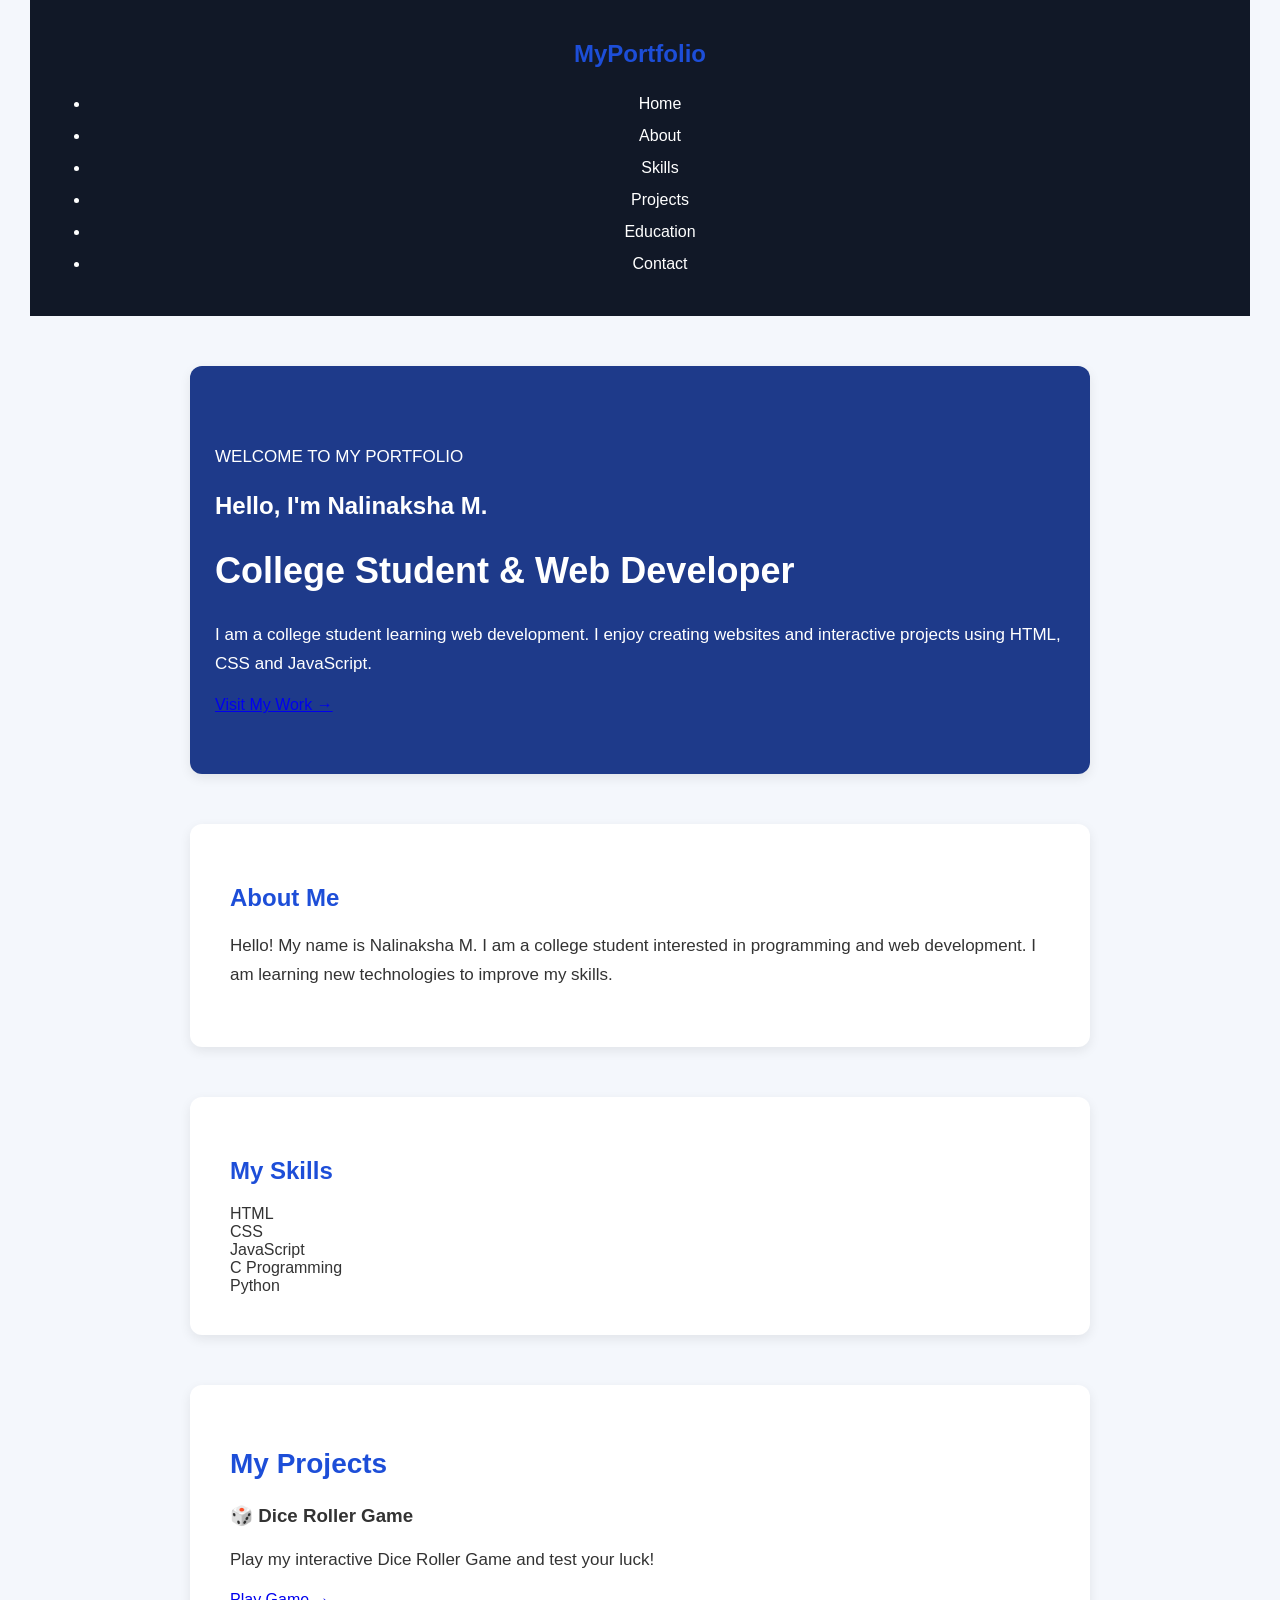
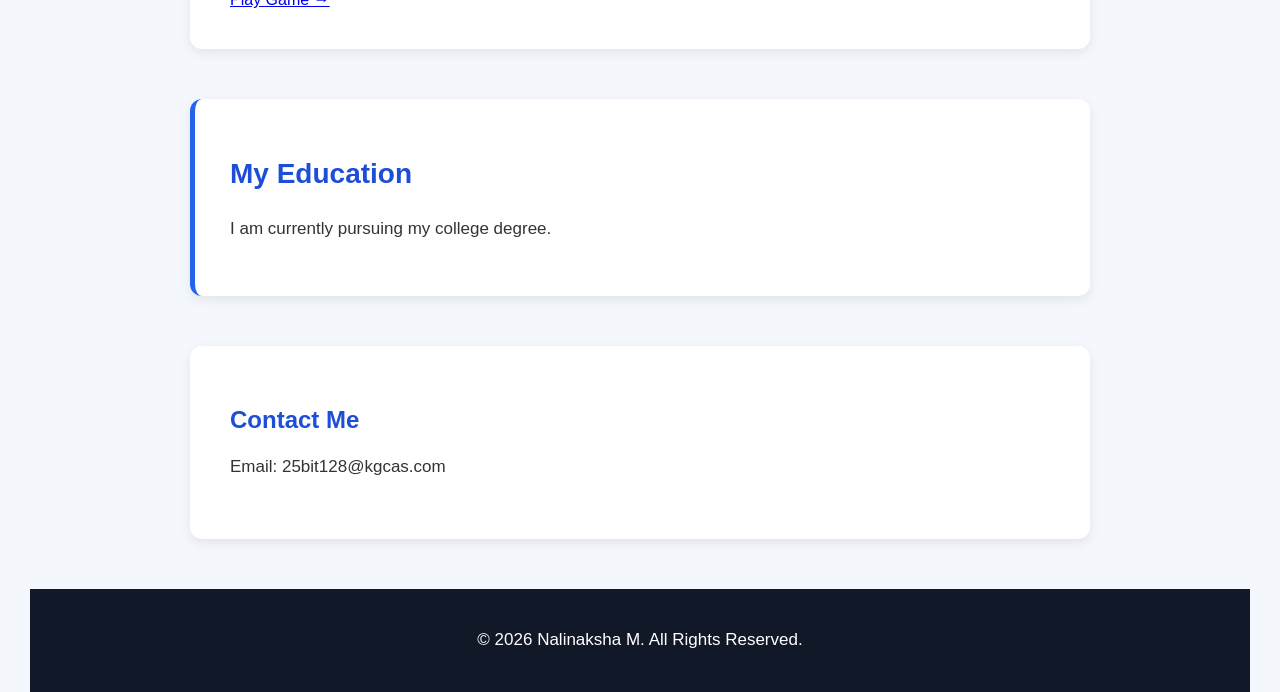
==== index.html @ b832fbf1 "Update index.html" ====
<!DOCTYPE html>
<html lang="en">

<head>
    <meta charset="UTF-8">
    <meta name="viewport" content="width=device-width, initial-scale=1.0">
    <title>MyPortfolio</title>
    <link rel="stylesheet" href="style.css">
</head>

<body>

    <header>
        <nav>
            <h2 class="logo">MyPortfolio<span></span></h2>

            <ul>
                <li><a href="#home">Home</a></li>
                <li><a href="#about">About</a></li>
                <li><a href="#skills">Skills</a></li>
                <li><a href="#projects">Projects</a></li>
                <li><a href="#education">Education</a></li>
                <li><a href="#contact">Contact</a></li>
            </ul>
        </nav>
    </header>

    <section id="home" class="hero">
        <div class="hero-content">
            <p class="welcome">WELCOME TO MY PORTFOLIO</p>

            <h1>Hello, I'm <span>Nalinaksha M.</span></h1>

            <h2>College Student & Web Developer</h2>

            <p>
                I am a college student learning web development.
                I enjoy creating websites and interactive projects
                using HTML, CSS and JavaScript.
            </p>

            <a href="#projects" class="work-button">
                Visit My Work →
            </a>
        </div>

    </section>

    <section id="about" class="section">
        <h2>About <span>Me</span></h2>
        <p>
            Hello! My name is Nalinaksha M.
            I am a college student interested in programming
            and web development. I am learning new technologies
            to improve my skills.
        </p>
    </section>

    <section id="skills" class="section">
        <h2>My <span>Skills</span></h2>

        <div class="skills-list">
            <div class="skill-card">HTML</div>
            <div class="skill-card">CSS</div>
            <div class="skill-card">JavaScript</div>
            <div class="skill-card">C Programming</div>
            <div class="skill-card">Python</div>
        </div>
    </section>

    <section id="projects" class="section">
        <h2>My <span>Projects</span></h2>

        <div class="project-list">

            <div class="project-card">
                <h3>🎲 Dice Roller Game</h3>
                <p>
                    Play my interactive Dice Roller Game
                    and test your luck!
                </p>

                <a href="dice-game/index.html" class="work-button" target="_blank">
                    Play Game →
                </a>
            </div>

        </div>
    </section>

    <section id="education" class="section">
        <h2>My <span>Education</span></h2>
        <p>I am currently pursuing my college degree.</p>
    </section>

    <section id="contact" class="section">
        <h2>Contact <span>Me</span></h2>
        <p>Email: 25bit128@kgcas.com</p>
    </section>

    <footer>
        <p>© 2026 Nalinaksha M. All Rights Reserved.</p>
    </footer>

    <script src="script.js"></script>

</body>

</html>
---- style.css ----
* {
    box-sizing: border-box;
}

html {
    scroll-behavior: smooth;
}

body {
    font-family: Arial, sans-serif;
    margin: 0;
    background-color: #f4f7fc;
    color: #333;
}

header {
    background-color: #111827;
    color: white;
    padding: 20px;
    text-align: center;
}

header h1 {
    margin: 10px;
    font-size: 32px;
}

nav {
    margin-top: 20px;
}

nav a {
    color: white;
    text-decoration: none;
    margin: 10px;
    font-size: 16px;
}

nav a:hover {
    color: #38bdf8;
}

section {
    background-color: white;
    margin: 50px auto;
    padding: 40px;
    width: 85%;
    max-width: 900px;
    border-radius: 12px;
    box-shadow: 0 4px 12px rgba(0, 0, 0, 0.08);
}

#home {
    background-color: #1e3a8a;
    color: white;
    padding: 60px 25px;
}

#home h2 {
    font-size: 36px;
    color: white;
}

#home p {
    color: white;
}

h2 {
    color: #1d4ed8;
}

p {
    font-size: 17px;
    line-height: 1.7;
}

ul {
    line-height: 2;
}

button {
    background-color: #38bdf8;
    color: #111827;
    padding: 12px 25px;
    border: none;
    border-radius: 6px;
    font-size: 16px;
    cursor: pointer;
    font-weight: bold;
}

button:hover {
    background-color: #7dd3fc;
}

.project {
    background-color: #eff6ff;
    margin: 15px 0;
    padding: 20px;
    border-radius: 8px;
    border-left: 5px solid #2563eb;
}

footer {
    background-color: #111827;
    color: white;
    text-align: center;
    padding: 20px;
}

footer p {
    color: white;
}

@media (max-width: 600px) {
    nav a {
        display: inline-block;
        margin: 8px;
    }

    section {
        width: 92%;
        padding: 20px;
    }

    #home h2 {
        font-size: 28px;
    }

}

body {
    padding-left: 30px;
    padding-right: 30px;
}

@media (max-width: 600px) {
    body {
        padding-left: 18px;
        padding-right: 18px;
    }
}

#education {
    border-left: 5px solid #2563eb;
    padding: 35px;
    margin-top: 50px;
    margin-bottom: 50px;
}

#education h2 {
    font-size: 28px;
    margin-bottom: 25px;
}

#education h3 {
    color: #172554;
}

/* Projects Section Design */

#projects h2 {
    font-size: 28px;
    margin-bottom: 25px;
}

.project {
    background-color: #eff6ff;
    margin: 25px 0;
    padding: 25px;
    border-radius: 10px;
    border-left: 5px solid #2563eb;
    transition: transform 0.3s;
}

.project:hover {
    transform: translateY(-5px);
}

.project h3 {
    color: #1e3a8a;
    margin-bottom: 10px;
}

.project p {
    color: #444;
    line-height: 1.7;
}
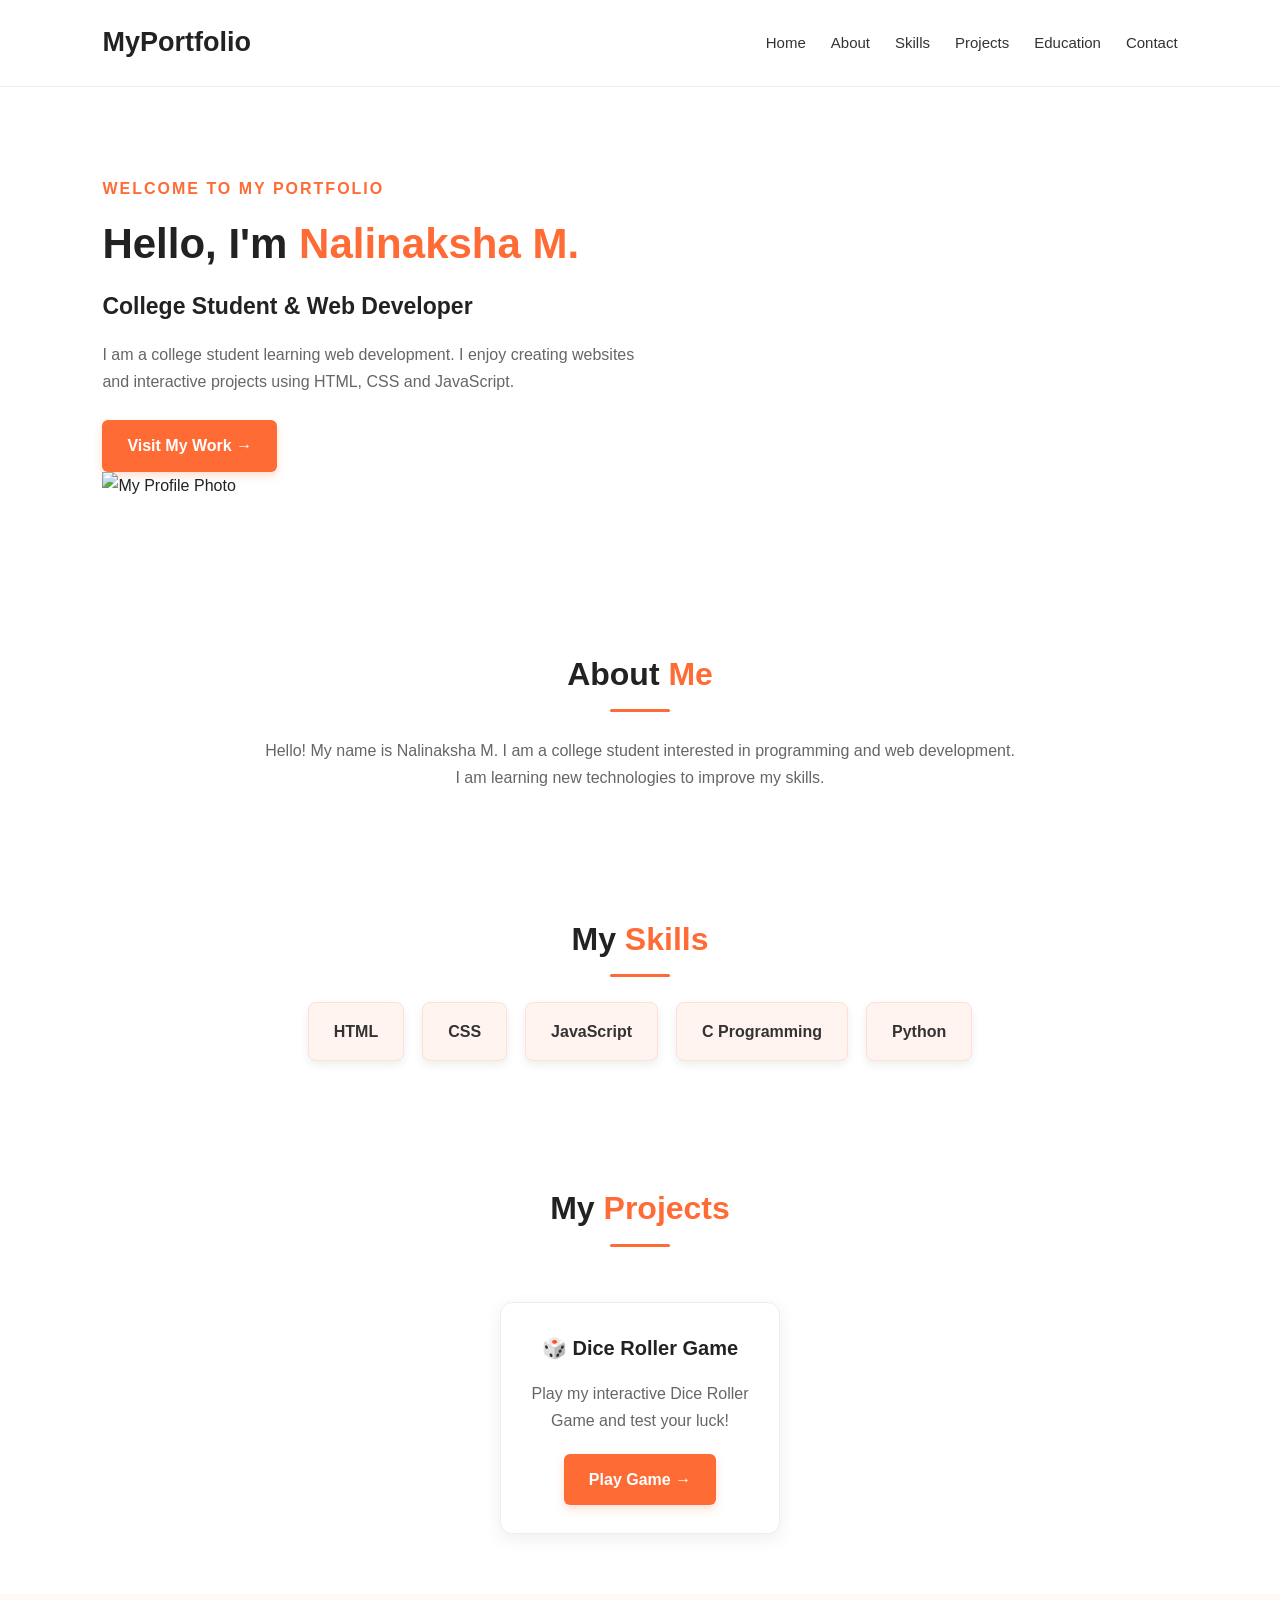
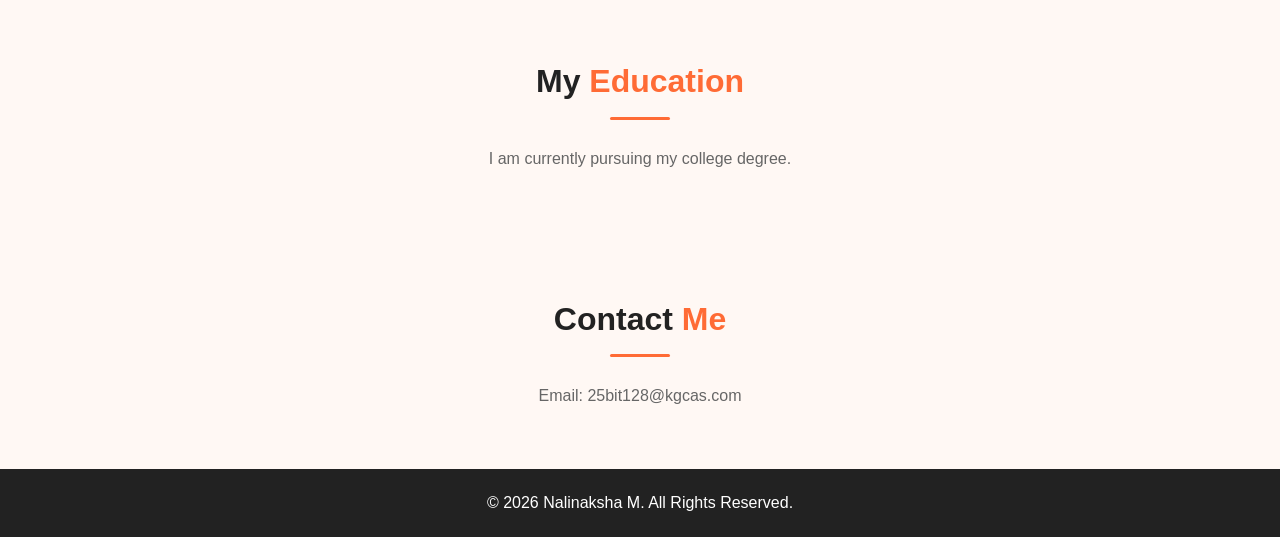
==== commit 12b52825: "Update index.html" ====
--- a/index.html
+++ b/index.html
@@ -26,25 +26,32 @@
     </header>
 
     <section id="home" class="hero">
-        <div class="hero-content">
-            <p class="welcome">WELCOME TO MY PORTFOLIO</p>
+        <div class="hero-container">
 
-            <h1>Hello, I'm <span>Nalinaksha M.</span></h1>
+            <div class="hero-content">
+                <p class="welcome">WELCOME TO MY PORTFOLIO</p>
 
-            <h2>College Student & Web Developer</h2>
+                <h1>Hello, I'm <span>Nalinaksha M.</span></h1>
 
-            <p>
-                I am a college student learning web development.
-                I enjoy creating websites and interactive projects
-                using HTML, CSS and JavaScript.
-            </p>
+                <h2>College Student & Web Developer</h2>
 
-            <a href="#projects" class="work-button">
-                Visit My Work →
-            </a>
+                <p>
+                    I am a college student learning web development.
+                    I enjoy creating websites and interactive projects
+                    using HTML, CSS and JavaScript.
+                </p>
+
+                <a href="#projects" class="work-button">Visit My Work →</a>
+            </div>
+
+            <div class="profile-container">
+                <img src="./profile.jpeg" alt="My Profile Photo" class="profile-photo">
+            </div>
+
         </div>
 
     </section>
+
 
     <section id="about" class="section">
         <h2>About <span>Me</span></h2>
--- a/style.css
+++ b/style.css
@@ -1,188 +1,340 @@
 * {
+    margin: 0;
+    padding: 0;
     box-sizing: border-box;
-}
-
-html {
     scroll-behavior: smooth;
 }
 
 body {
     font-family: Arial, sans-serif;
-    margin: 0;
-    background-color: #f4f7fc;
-    color: #333;
-}
+    background-color: #ffffff;
+    color: #222222;
+    line-height: 1.7;
+}
+
+/* Navigation */
 
 header {
-    background-color: #111827;
-    color: white;
-    padding: 20px;
-    text-align: center;
-}
-
-header h1 {
-    margin: 10px;
-    font-size: 32px;
+    background-color: #ffffff;
+    padding: 20px 8%;
+    border-bottom: 1px solid #eeeeee;
 }
 
 nav {
-    margin-top: 20px;
-}
-
-nav a {
+    display: flex;
+    justify-content: space-between;
+    align-items: center;
+    gap: 20px;
+}
+
+.logo {
+    font-size: 27px;
+    color: #222222;
+}
+
+.logo span,
+section h2 span {
+    color: #ff6b35;
+}
+
+nav ul {
+    display: flex;
+    list-style: none;
+    gap: 25px;
+    flex-wrap: wrap;
+}
+
+nav ul li a {
+    text-decoration: none;
+    color: #333333;
+    font-size: 15px;
+    transition: 0.3s;
+}
+
+nav ul li a:hover {
+    color: #ff6b35;
+}
+
+/* Home Section */
+
+.hero {
+    min-height: 500px;
+    padding: 70px 8%;
+    display: flex;
+    align-items: center;
+    justify-content: space-between;
+    gap: 50px;
+}
+
+.hero-content {
+    max-width: 550px;
+}
+
+.welcome {
+    color: #ff6b35;
+    font-weight: bold;
+    letter-spacing: 2px;
+    margin-bottom: 15px;
+}
+
+.hero-content h1 {
+    font-size: 42px;
+    line-height: 1.3;
+    margin-bottom: 15px;
+}
+
+.hero-content h1 span {
+    color: #ff6b35;
+}
+
+.hero-content h2 {
+    font-size: 23px;
+    margin-bottom: 15px;
+}
+
+.hero-content>p:not(.welcome) {
+    color: #666666;
+    margin-bottom: 25px;
+}
+
+/* Buttons */
+
+.work-button {
+    display: inline-block;
+    background-color: #ff6b35;
     color: white;
     text-decoration: none;
-    margin: 10px;
-    font-size: 16px;
-}
-
-nav a:hover {
-    color: #38bdf8;
-}
-
-section {
-    background-color: white;
-    margin: 50px auto;
-    padding: 40px;
-    width: 85%;
-    max-width: 900px;
+    padding: 12px 25px;
+    border-radius: 6px;
+    font-weight: bold;
+    transition: 0.3s;
+}
+
+.work-button:hover {
+    background-color: #e85220;
+    transform: translateY(-2px);
+}
+
+/* Code Design */
+
+.hero-image {
+    width: 350px;
+    max-width: 100%;
+}
+
+.code-box {
+    background-color: #222222;
+    color: #ffffff;
+    padding: 35px;
+    border-radius: 15px;
+    box-shadow: 0 10px 25px #dddddd;
+}
+
+.code-box p {
+    color: #bbbbbb;
+    font-family: monospace;
+    font-size: 18px;
+}
+
+.code-box p span {
+    color: #ff6b35;
+}
+
+.code-box h2 {
+    color: #ffb088;
+    text-align: center;
+    margin: 15px 0;
+}
+
+.code-symbol {
+    text-align: center;
+    font-size: 55px;
+    font-weight: bold;
+    color: #ff6b35;
+    margin-top: 20px;
+}
+
+/* Common Sections */
+
+.section {
+    padding: 60px 8%;
+    text-align: center;
+    scroll-margin-top: 20px;
+}
+
+.section h2 {
+    font-size: 32px;
+    margin-bottom: 25px;
+}
+
+.section>p {
+    max-width: 750px;
+    margin: auto;
+    color: #666666;
+}
+
+/* Skills */
+
+.skills-list {
+    display: flex;
+    justify-content: center;
+    flex-wrap: wrap;
+    gap: 18px;
+}
+
+.skill-card {
+    background-color: #fff4ef;
+    color: #333333;
+    border: 1px solid #ffe0d2;
+    padding: 15px 25px;
+    border-radius: 8px;
+    font-weight: bold;
+    transition: 0.3s;
+}
+
+.skill-card:hover {
+    background-color: #ff6b35;
+    color: white;
+}
+
+/* Projects */
+
+.project-list {
+    display: flex;
+    justify-content: center;
+    align-items: stretch;
+    flex-wrap: wrap;
+    gap: 25px;
+    margin-top: 30px;
+}
+
+.project-card {
+    background-color: #ffffff;
+    border: 1px solid #eeeeee;
     border-radius: 12px;
-    box-shadow: 0 4px 12px rgba(0, 0, 0, 0.08);
-}
-
-#home {
-    background-color: #1e3a8a;
-    color: white;
-    padding: 60px 25px;
-}
-
-#home h2 {
-    font-size: 36px;
-    color: white;
-}
-
-#home p {
-    color: white;
-}
-
-h2 {
-    color: #1d4ed8;
-}
-
-p {
-    font-size: 17px;
-    line-height: 1.7;
-}
-
-ul {
-    line-height: 2;
-}
-
-button {
-    background-color: #38bdf8;
-    color: #111827;
-    padding: 12px 25px;
-    border: none;
-    border-radius: 6px;
-    font-size: 16px;
-    cursor: pointer;
-    font-weight: bold;
-}
-
-button:hover {
-    background-color: #7dd3fc;
-}
-
-.project {
-    background-color: #eff6ff;
-    margin: 15px 0;
-    padding: 20px;
-    border-radius: 8px;
-    border-left: 5px solid #2563eb;
-}
+    padding: 28px;
+    width: 280px;
+    box-shadow: 0 5px 18px #eeeeee;
+    transition: 0.3s;
+}
+
+.project-card:hover {
+    transform: translateY(-5px);
+    box-shadow: 0 10px 25px #dddddd;
+}
+
+.project-card h3 {
+    margin-bottom: 15px;
+    font-size: 20px;
+}
+
+.project-card p {
+    color: #666666;
+    margin-bottom: 20px;
+}
+
+.project-tag {
+    display: inline-block;
+    color: #ff6b35;
+    font-size: 13px;
+    font-weight: bold;
+}
+
+/* Education and Contact */
+
+#education,
+#contact {
+    background-color: #fff8f4;
+}
+
+/* Footer */
 
 footer {
-    background-color: #111827;
-    color: white;
+    background-color: #222222;
+    color: #ffffff;
     text-align: center;
     padding: 20px;
 }
 
-footer p {
-    color: white;
-}
-
-@media (max-width: 600px) {
-    nav a {
-        display: inline-block;
-        margin: 8px;
-    }
-
-    section {
-        width: 92%;
-        padding: 20px;
-    }
-
-    #home h2 {
-        font-size: 28px;
-    }
-
-}
-
-body {
-    padding-left: 30px;
-    padding-right: 30px;
-}
-
-@media (max-width: 600px) {
-    body {
-        padding-left: 18px;
-        padding-right: 18px;
-    }
-}
-
-#education {
-    border-left: 5px solid #2563eb;
-    padding: 35px;
-    margin-top: 50px;
-    margin-bottom: 50px;
-}
-
-#education h2 {
-    font-size: 28px;
-    margin-bottom: 25px;
-}
-
-#education h3 {
-    color: #172554;
-}
-
-/* Projects Section Design */
-
-#projects h2 {
-    font-size: 28px;
-    margin-bottom: 25px;
-}
-
-.project {
-    background-color: #eff6ff;
-    margin: 25px 0;
-    padding: 25px;
-    border-radius: 10px;
-    border-left: 5px solid #2563eb;
-    transition: transform 0.3s;
-}
-
-.project:hover {
+/* Mobile Screen */
+
+@media (max-width: 768px) {
+    header {
+        padding: 20px 5%;
+    }
+
+    nav {
+        flex-direction: column;
+    }
+
+    nav ul {
+        justify-content: center;
+        gap: 12px 18px;
+    }
+
+    .hero {
+        flex-direction: column;
+        text-align: center;
+        padding: 50px 6%;
+    }
+
+    .hero-content h1 {
+        font-size: 32px;
+    }
+
+    .hero-image {
+        width: 320px;
+    }
+
+    .section {
+        padding: 45px 6%;
+    }
+
+    .project-card {
+        width: 100%;
+        max-width: 350px;
+    }
+}
+
+/* Attractive Design Improvements */
+
+.logo {
+    transition: 0.3s;
+}
+
+.logo:hover {
+    transform: scale(1.05);
+}
+
+.section h2 {
+    position: relative;
+    display: inline-block;
+}
+
+.section h2::after {
+    content: "";
+    display: block;
+    width: 60px;
+    height: 3px;
+    background-color: #ff6b35;
+    margin: 8px auto 0;
+    border-radius: 5px;
+}
+
+.skill-card {
+    cursor: pointer;
+    box-shadow: 0 4px 10px #eeeeee;
+}
+
+.skill-card:hover {
     transform: translateY(-5px);
-}
-
-.project h3 {
-    color: #1e3a8a;
-    margin-bottom: 10px;
-}
-
-.project p {
-    color: #444;
-    line-height: 1.7;
-}
+    box-shadow: 0 8px 18px #ffdfd2;
+}
+
+.project-card {
+    cursor: pointer;
+}
+
+.work-button {
+    box-shadow: 0 4px 10px #ffdfd2;
+}
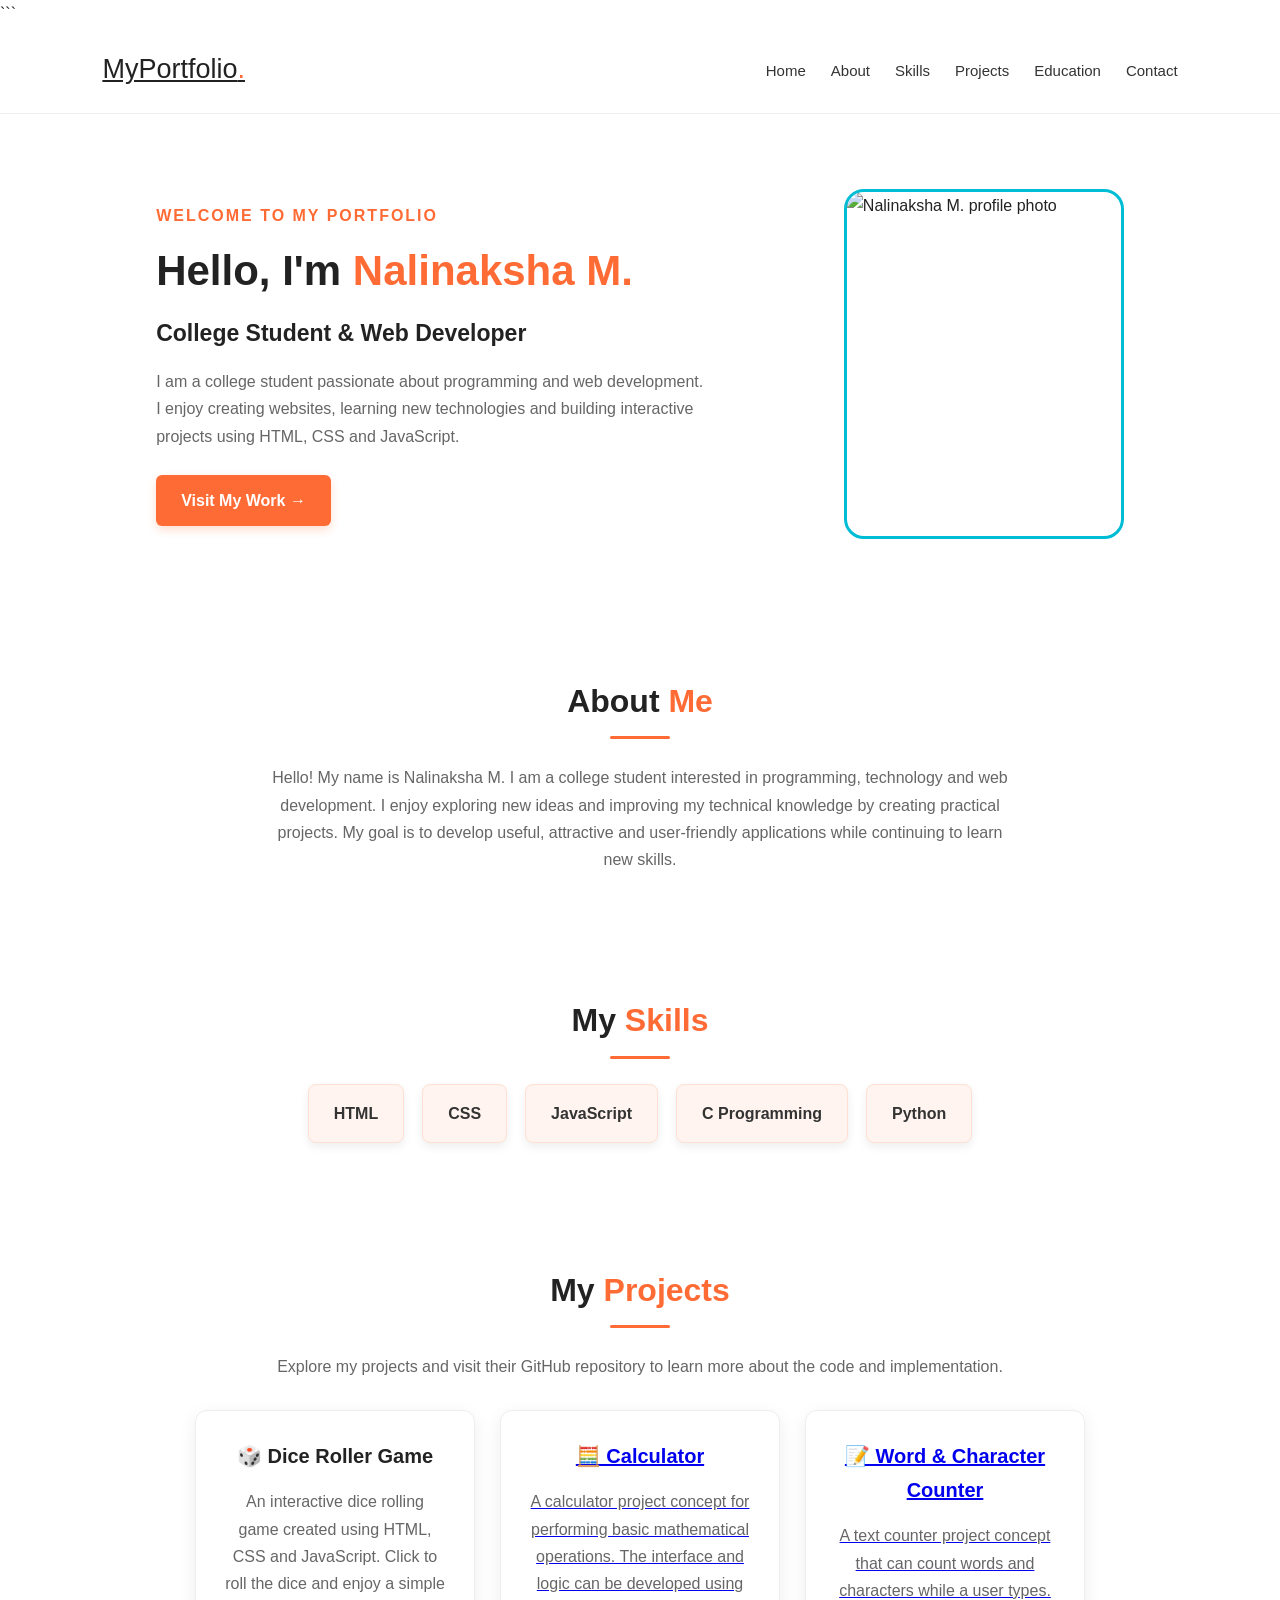
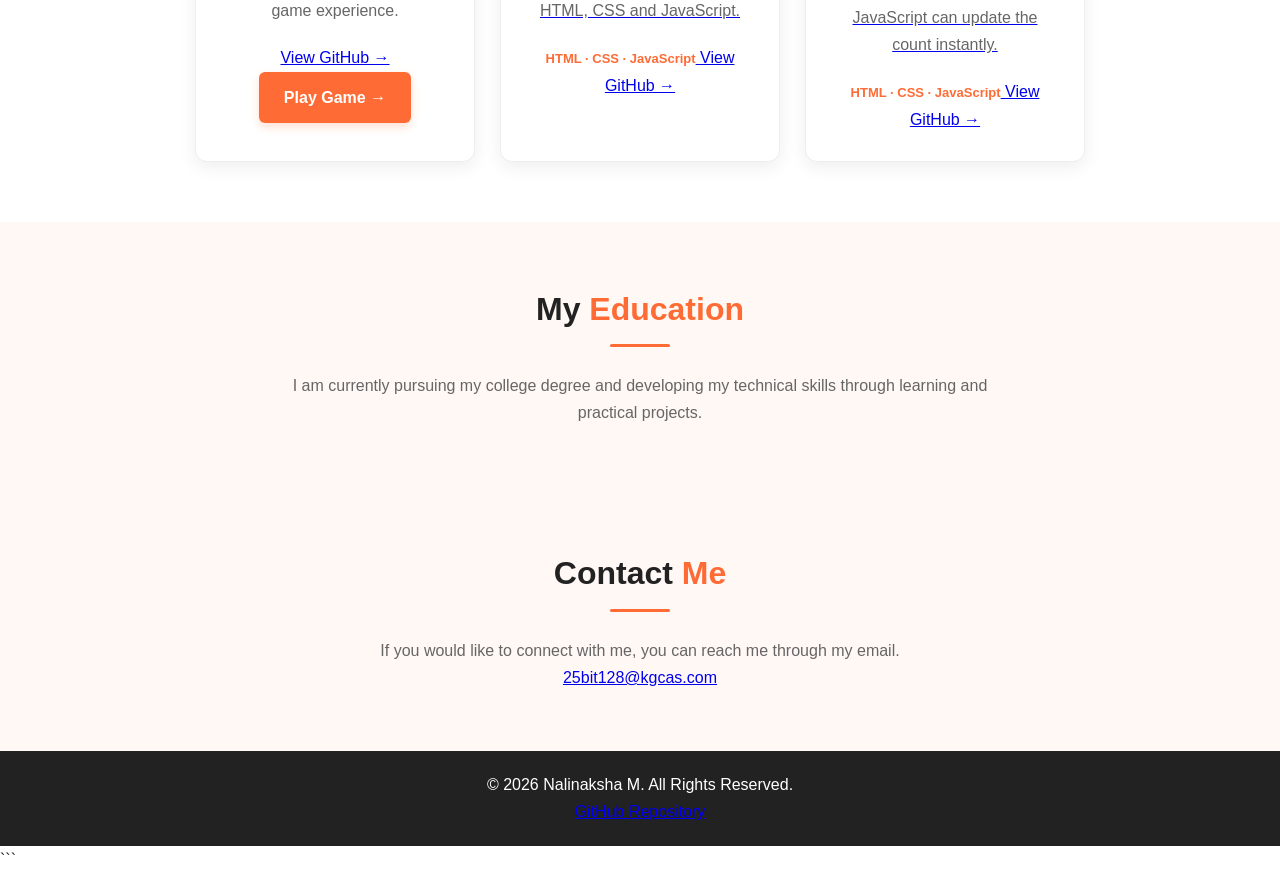
==== commit e16d7325: "Update index.html" ====
--- a/index.html
+++ b/index.html
@@ -1,30 +1,31 @@
 <!DOCTYPE html>
+
 <html lang="en">
-
 <head>
     <meta charset="UTF-8">
     <meta name="viewport" content="width=device-width, initial-scale=1.0">
-    <title>MyPortfolio</title>
+    <title>Nalinaksha M. | Portfolio</title>
     <link rel="stylesheet" href="style.css">
 </head>
-
 <body>
 
-    <header>
-        <nav>
-            <h2 class="logo">MyPortfolio<span></span></h2>
-
-            <ul>
-                <li><a href="#home">Home</a></li>
-                <li><a href="#about">About</a></li>
-                <li><a href="#skills">Skills</a></li>
-                <li><a href="#projects">Projects</a></li>
-                <li><a href="#education">Education</a></li>
-                <li><a href="#contact">Contact</a></li>
-            </ul>
-        </nav>
-    </header>
-
+```
+<header>
+    <nav class="navbar">
+        <a href="#home" class="logo">MyPortfolio<span>.</span></a>
+
+        <ul class="nav-links">
+            <li><a href="#home">Home</a></li>
+            <li><a href="#about">About</a></li>
+            <li><a href="#skills">Skills</a></li>
+            <li><a href="#projects">Projects</a></li>
+            <li><a href="#education">Education</a></li>
+            <li><a href="#contact">Contact</a></li>
+        </ul>
+    </nav>
+</header>
+
+<main>
     <section id="home" class="hero">
         <div class="hero-container">
 
@@ -32,34 +33,41 @@
                 <p class="welcome">WELCOME TO MY PORTFOLIO</p>
 
                 <h1>Hello, I'm <span>Nalinaksha M.</span></h1>
-
-                <h2>College Student & Web Developer</h2>
-
-                <p>
-                    I am a college student learning web development.
-                    I enjoy creating websites and interactive projects
-                    using HTML, CSS and JavaScript.
-                </p>
-
-                <a href="#projects" class="work-button">Visit My Work →</a>
+                <h2>College Student &amp; Web Developer</h2>
+
+                <p>
+                    I am a college student passionate about programming
+                    and web development. I enjoy creating websites,
+                    learning new technologies and building interactive
+                    projects using HTML, CSS and JavaScript.
+                </p>
+
+                <a href="#projects" class="work-button">
+                    Visit My Work →
+                </a>
             </div>
 
             <div class="profile-container">
-                <img src="./profile.jpeg" alt="My Profile Photo" class="profile-photo">
+                <img
+                    src="./profile.jpeg"
+                    alt="Nalinaksha M. profile photo"
+                    class="profile-photo"
+                >
             </div>
 
         </div>
-
-    </section>
-
+    </section>
 
     <section id="about" class="section">
         <h2>About <span>Me</span></h2>
+
         <p>
-            Hello! My name is Nalinaksha M.
-            I am a college student interested in programming
-            and web development. I am learning new technologies
-            to improve my skills.
+            Hello! My name is Nalinaksha M. I am a college student
+            interested in programming, technology and web development.
+            I enjoy exploring new ideas and improving my technical
+            knowledge by creating practical projects. My goal is to
+            develop useful, attractive and user-friendly applications
+            while continuing to learn new skills.
         </p>
     </section>
 
@@ -78,39 +86,117 @@
     <section id="projects" class="section">
         <h2>My <span>Projects</span></h2>
 
+        <p class="section-intro">
+            Explore my projects and visit their GitHub repository
+            to learn more about the code and implementation.
+        </p>
+
         <div class="project-list">
 
-            <div class="project-card">
+            <article class="project-card">
                 <h3>🎲 Dice Roller Game</h3>
-                <p>
-                    Play my interactive Dice Roller Game
-                    and test your luck!
-                </p>
-
-                <a href="dice-game/index.html" class="work-button" target="_blank">
-                    Play Game →
-                </a>
-            </div>
+
+                <p>
+                    An interactive dice rolling game created using
+                    HTML, CSS and JavaScript. Click to roll the dice
+                    and enjoy a simple game experience.
+                </p>
+
+                <div class="project-actions">
+                    <a
+                        href="https://github.com/Nalinaksha15/MyPortfolio/tree/main/dice-game"
+                        target="_blank"
+                        rel="noopener noreferrer"
+                        class="project-button"
+                    >
+                        View GitHub →
+                    </a>
+
+                    <a
+                        href="./dice-game/index.html"
+                        target="_blank"
+                        rel="noopener noreferrer"
+                        class="work-button"
+                    >
+                        Play Game →
+                    </a>
+                </div>
+            </article>
+
+            <a
+                class="project-card project-link"
+                href="https://github.com/Nalinaksha15/MyPortfolio"
+                target="_blank"
+                rel="noopener noreferrer"
+                aria-label="View Calculator project section in GitHub repository"
+            >
+                <h3>🧮 Calculator</h3>
+
+                <p>
+                    A calculator project concept for performing basic
+                    mathematical operations. The interface and logic
+                    can be developed using HTML, CSS and JavaScript.
+                </p>
+
+                <span class="project-tag">HTML · CSS · JavaScript</span>
+                <span class="project-button">View GitHub →</span>
+            </a>
+
+            <a
+                class="project-card project-link"
+                href="https://github.com/Nalinaksha15/MyPortfolio"
+                target="_blank"
+                rel="noopener noreferrer"
+                aria-label="View Word and Character Counter project section in GitHub repository"
+            >
+                <h3>📝 Word &amp; Character Counter</h3>
+
+                <p>
+                    A text counter project concept that can count words
+                    and characters while a user types. JavaScript can
+                    update the count instantly.
+                </p>
+
+                <span class="project-tag">HTML · CSS · JavaScript</span>
+                <span class="project-button">View GitHub →</span>
+            </a>
 
         </div>
     </section>
 
     <section id="education" class="section">
         <h2>My <span>Education</span></h2>
-        <p>I am currently pursuing my college degree.</p>
+
+        <p>
+            I am currently pursuing my college degree and developing
+            my technical skills through learning and practical projects.
+        </p>
     </section>
 
     <section id="contact" class="section">
         <h2>Contact <span>Me</span></h2>
-        <p>Email: 25bit128@kgcas.com</p>
-    </section>
-
-    <footer>
-        <p>© 2026 Nalinaksha M. All Rights Reserved.</p>
-    </footer>
-
-    <script src="script.js"></script>
+
+        <p>
+            If you would like to connect with me, you can reach me
+            through my email.
+        </p>
+
+        <a class="contact-link" href="mailto:25bit128@kgcas.com">
+            25bit128@kgcas.com
+        </a>
+    </section>
+</main>
+
+<footer>
+    <p>© 2026 Nalinaksha M. All Rights Reserved.</p>
+    <a href="https://github.com/Nalinaksha15/MyPortfolio"
+       target="_blank" rel="noopener noreferrer">
+        GitHub Repository
+    </a>
+</footer>
+
+<script src="script.js"></script>
+```
 
 </body>
-
 </html>
--- a/style.css
+++ b/style.css
@@ -338,3 +338,51 @@
 .work-button {
     box-shadow: 0 4px 10px #ffdfd2;
 }
+
+.hero-container {
+    display: flex;
+    align-items: center;
+    justify-content: space-between;
+    gap: 40px;
+    max-width: 1100px;
+    width: 90%;
+    margin: 0 auto;
+}
+
+.hero-content {
+    flex: 1;
+    min-width: 0;
+}
+
+.profile-container {
+    flex: 0 0 280px;
+}
+
+.profile-photo {
+    display: block;
+    width: 100%;
+    height: 350px;
+    object-fit: cover;
+    object-position: center 35%;
+    border-radius: 20px;
+    border: 3px solid #00bcd4;
+}
+
+@media (max-width: 700px) {
+    .hero-container {
+        flex-direction: column-reverse;
+        text-align: center;
+        gap: 25px;
+    }
+
+    .profile-container {
+        flex: 0 0 auto;
+        width: 220px;
+        max-width: 100%;
+    }
+
+    .profile-photo {
+        height: 280px;
+    }
+
+}
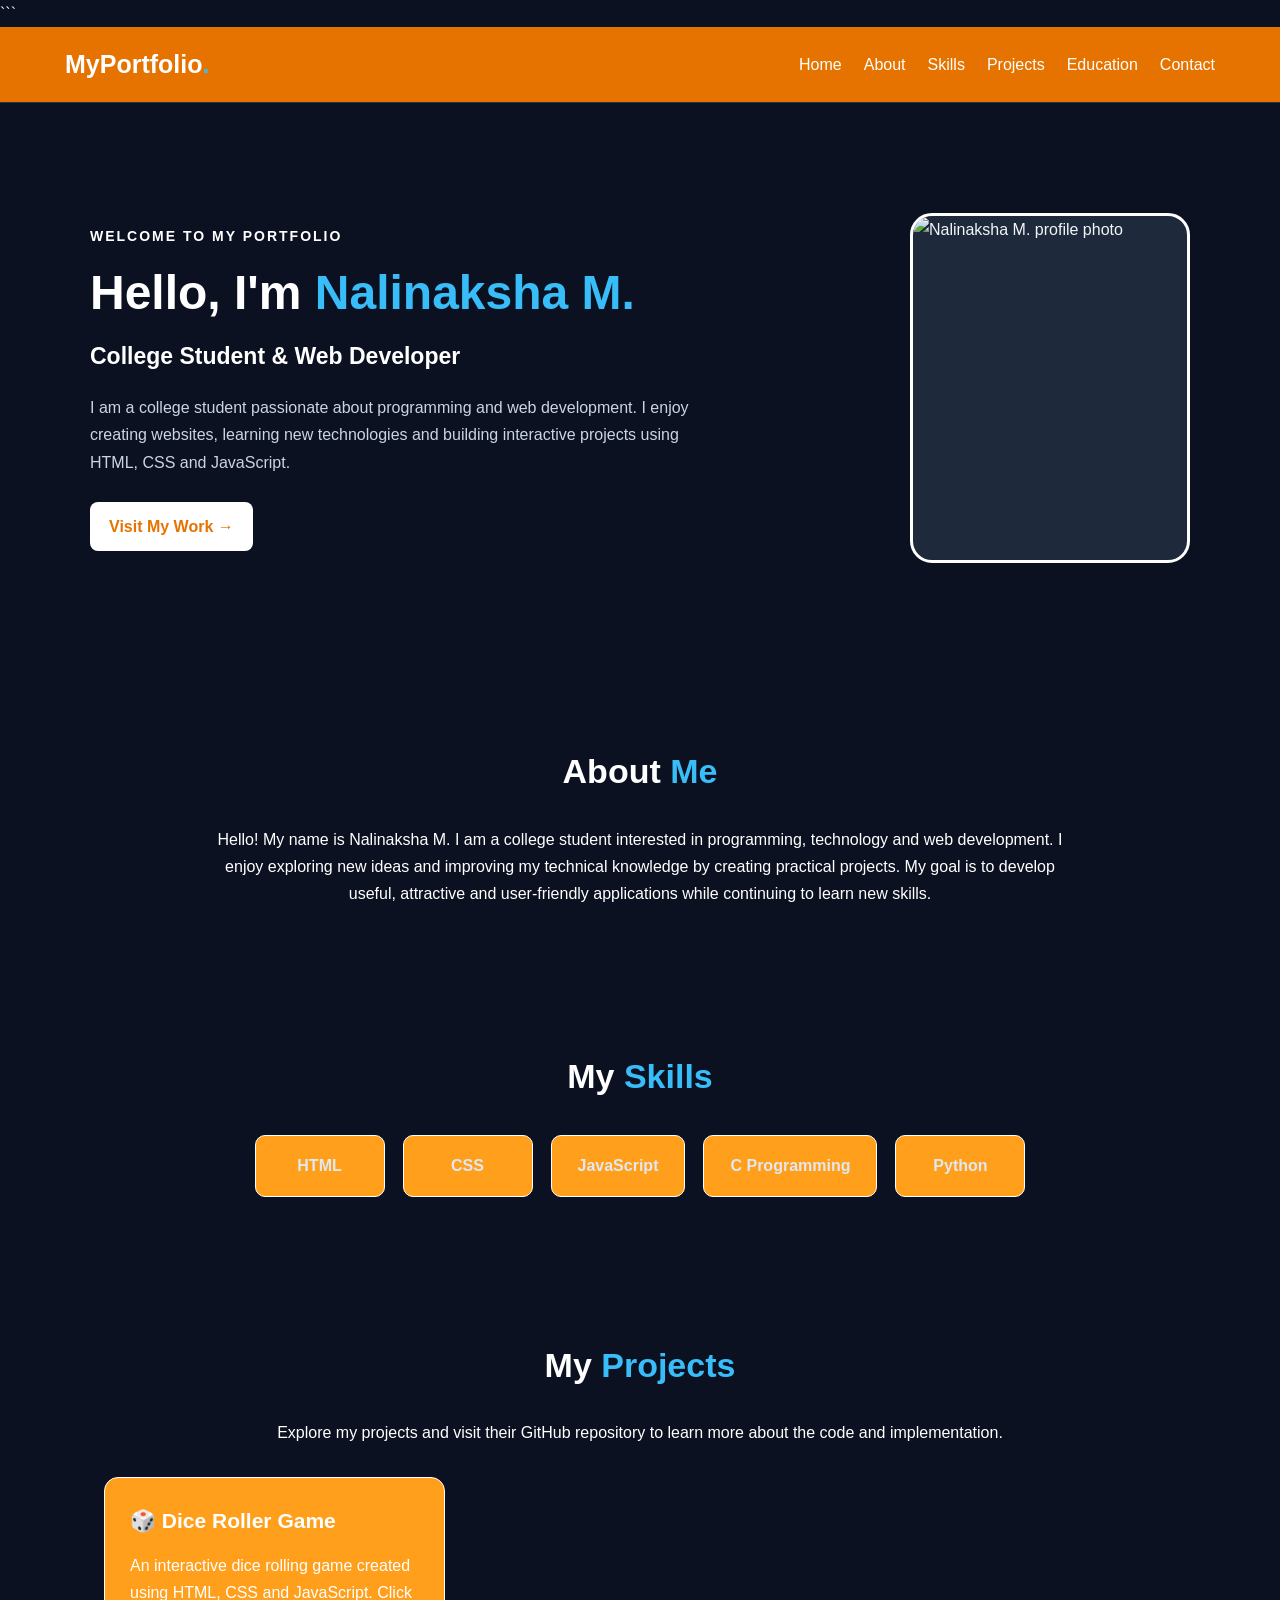
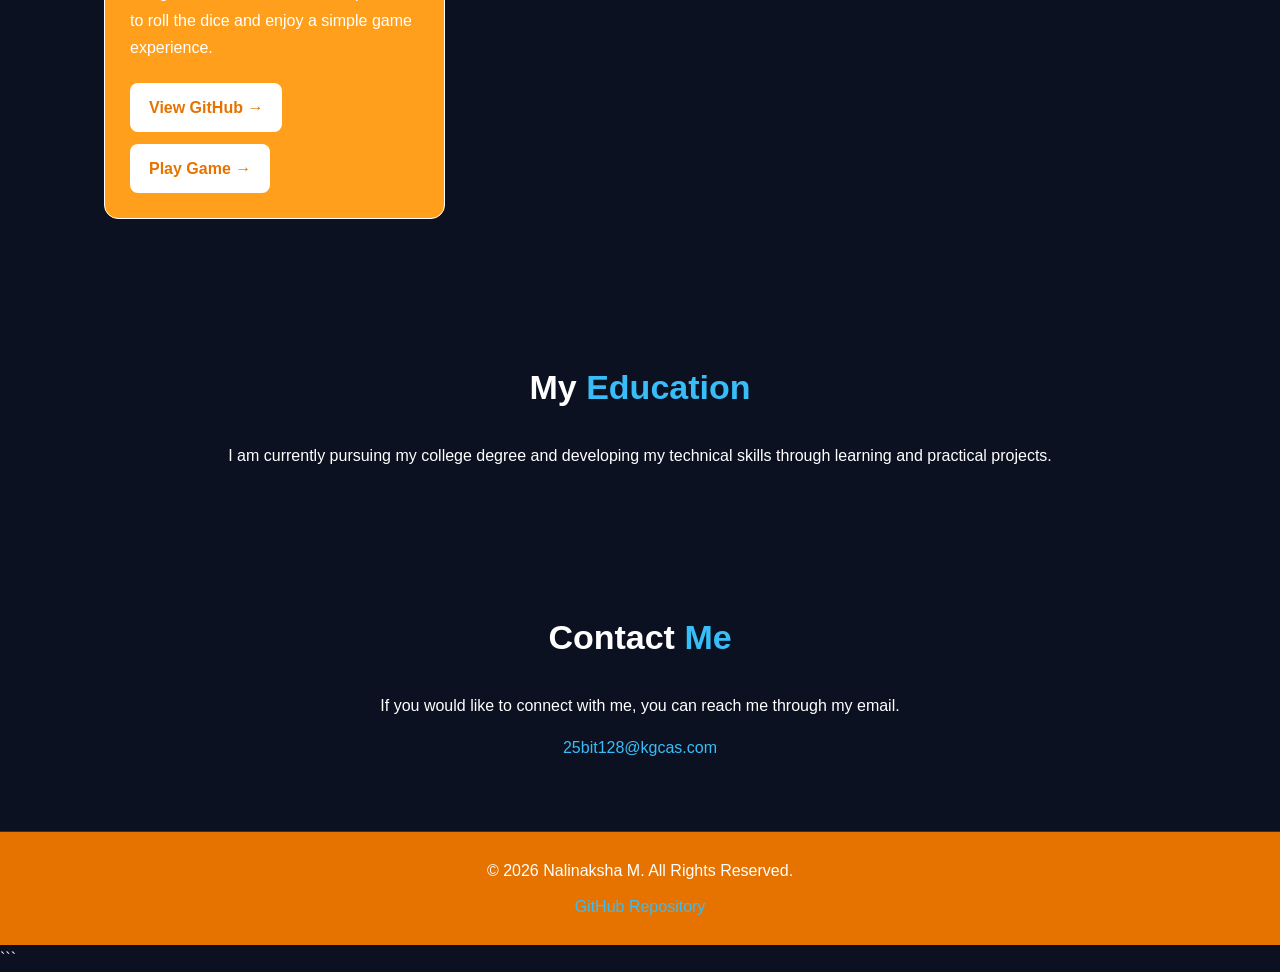
==== commit e8ada1f9: "Update index.html" ====
--- a/index.html
+++ b/index.html
@@ -123,44 +123,6 @@
                 </div>
             </article>
 
-            <a
-                class="project-card project-link"
-                href="https://github.com/Nalinaksha15/MyPortfolio"
-                target="_blank"
-                rel="noopener noreferrer"
-                aria-label="View Calculator project section in GitHub repository"
-            >
-                <h3>🧮 Calculator</h3>
-
-                <p>
-                    A calculator project concept for performing basic
-                    mathematical operations. The interface and logic
-                    can be developed using HTML, CSS and JavaScript.
-                </p>
-
-                <span class="project-tag">HTML · CSS · JavaScript</span>
-                <span class="project-button">View GitHub →</span>
-            </a>
-
-            <a
-                class="project-card project-link"
-                href="https://github.com/Nalinaksha15/MyPortfolio"
-                target="_blank"
-                rel="noopener noreferrer"
-                aria-label="View Word and Character Counter project section in GitHub repository"
-            >
-                <h3>📝 Word &amp; Character Counter</h3>
-
-                <p>
-                    A text counter project concept that can count words
-                    and characters while a user types. JavaScript can
-                    update the count instantly.
-                </p>
-
-                <span class="project-tag">HTML · CSS · JavaScript</span>
-                <span class="project-button">View GitHub →</span>
-            </a>
-
         </div>
     </section>
 
--- a/style.css
+++ b/style.css
@@ -2,387 +2,374 @@
     margin: 0;
     padding: 0;
     box-sizing: border-box;
+}
+
+html {
     scroll-behavior: smooth;
+    scroll-padding-top: 90px;
 }
 
 body {
-    font-family: Arial, sans-serif;
-    background-color: #ffffff;
-    color: #222222;
+    font-family: Arial, Helvetica, sans-serif;
+    background: #0b1120;
+    color: #f1f5f9;
     line-height: 1.7;
 }
 
-/* Navigation */
+a {
+    text-decoration: none;
+}
 
 header {
-    background-color: #ffffff;
-    padding: 20px 8%;
-    border-bottom: 1px solid #eeeeee;
-}
-
-nav {
-    display: flex;
-    justify-content: space-between;
-    align-items: center;
-    gap: 20px;
-}
-
-.logo {
-    font-size: 27px;
-    color: #222222;
-}
-
-.logo span,
-section h2 span {
-    color: #ff6b35;
-}
-
-nav ul {
-    display: flex;
-    list-style: none;
-    gap: 25px;
-    flex-wrap: wrap;
-}
-
-nav ul li a {
-    text-decoration: none;
-    color: #333333;
-    font-size: 15px;
-    transition: 0.3s;
-}
-
-nav ul li a:hover {
-    color: #ff6b35;
-}
-
-/* Home Section */
-
-.hero {
-    min-height: 500px;
-    padding: 70px 8%;
+    background: #111827;
+    border-bottom: 1px solid #263247;
+}
+
+.navbar {
+    max-width: 1150px;
+    width: 90%;
+    min-height: 75px;
+    margin: auto;
     display: flex;
     align-items: center;
     justify-content: space-between;
-    gap: 50px;
+    gap: 20px;
+}
+
+.logo {
+    font-size: 25px;
+    font-weight: bold;
+    color: #ffffff;
+}
+
+.logo span,
+.section h2 span,
+.hero-content h1 span {
+    color: #38bdf8;
+}
+
+.nav-links {
+    display: flex;
+    align-items: center;
+    justify-content: center;
+    flex-wrap: wrap;
+    gap: 22px;
+    list-style: none;
+}
+
+.nav-links a {
+    color: #cbd5e1;
+    transition: color 0.2s ease;
+}
+
+.nav-links a:hover {
+    color: #38bdf8;
+}
+
+.hero {
+    min-height: 570px;
+    padding: 75px 0;
+    display: flex;
+    align-items: center;
+}
+
+.hero-container {
+    width: 90%;
+    max-width: 1100px;
+    margin: auto;
+    display: flex;
+    align-items: center;
+    justify-content: space-between;
+    gap: 55px;
 }
 
 .hero-content {
-    max-width: 550px;
+    flex: 1;
+    min-width: 0;
 }
 
 .welcome {
-    color: #ff6b35;
+    color: #38bdf8;
+    font-size: 14px;
     font-weight: bold;
     letter-spacing: 2px;
-    margin-bottom: 15px;
+    margin-bottom: 14px;
 }
 
 .hero-content h1 {
-    font-size: 42px;
-    line-height: 1.3;
-    margin-bottom: 15px;
-}
-
-.hero-content h1 span {
-    color: #ff6b35;
+    font-size: clamp(30px, 4vw, 48px);
+    line-height: 1.25;
+    margin-bottom: 14px;
 }
 
 .hero-content h2 {
+    color: #cbd5e1;
     font-size: 23px;
-    margin-bottom: 15px;
+    margin-bottom: 18px;
 }
 
 .hero-content>p:not(.welcome) {
-    color: #666666;
+    color: #cbd5e1;
+    max-width: 600px;
+    margin-bottom: 26px;
+}
+
+.profile-container {
+    flex: 0 0 280px;
+}
+
+.profile-photo {
+    display: block;
+    width: 280px;
+    height: 350px;
+    object-fit: cover;
+    object-position: center 35%;
+    border-radius: 22px;
+    border: 3px solid #38bdf8;
+    background: #1e293b;
+}
+
+.work-button,
+.project-button {
+    display: inline-block;
+    padding: 11px 19px;
+    border-radius: 8px;
+    background: #0284c7;
+    color: #ffffff;
+    font-weight: bold;
+    transition: background 0.2s ease, transform 0.2s ease;
+}
+
+.work-button:hover,
+.project-button:hover {
+    background: #0369a1;
+    transform: translateY(-2px);
+}
+
+.section {
+    padding: 70px 5%;
+    max-width: 1200px;
+    margin: auto;
+}
+
+.section h2 {
+    text-align: center;
+    font-size: 34px;
     margin-bottom: 25px;
 }
 
-/* Buttons */
-
-.work-button {
-    display: inline-block;
-    background-color: #ff6b35;
-    color: white;
-    text-decoration: none;
-    padding: 12px 25px;
-    border-radius: 6px;
-    font-weight: bold;
-    transition: 0.3s;
-}
-
-.work-button:hover {
-    background-color: #e85220;
-    transform: translateY(-2px);
-}
-
-/* Code Design */
-
-.hero-image {
-    width: 350px;
-    max-width: 100%;
-}
-
-.code-box {
-    background-color: #222222;
-    color: #ffffff;
-    padding: 35px;
-    border-radius: 15px;
-    box-shadow: 0 10px 25px #dddddd;
-}
-
-.code-box p {
-    color: #bbbbbb;
-    font-family: monospace;
-    font-size: 18px;
-}
-
-.code-box p span {
-    color: #ff6b35;
-}
-
-.code-box h2 {
-    color: #ffb088;
-    text-align: center;
-    margin: 15px 0;
-}
-
-.code-symbol {
-    text-align: center;
-    font-size: 55px;
-    font-weight: bold;
-    color: #ff6b35;
-    margin-top: 20px;
-}
-
-/* Common Sections */
-
-.section {
-    padding: 60px 8%;
-    text-align: center;
-    scroll-margin-top: 20px;
-}
-
-.section h2 {
-    font-size: 32px;
-    margin-bottom: 25px;
-}
-
 .section>p {
-    max-width: 750px;
-    margin: auto;
-    color: #666666;
-}
-
-/* Skills */
+    max-width: 850px;
+    margin: 0 auto;
+    text-align: center;
+    color: #cbd5e1;
+}
 
 .skills-list {
     display: flex;
     justify-content: center;
     flex-wrap: wrap;
     gap: 18px;
+    margin-top: 30px;
 }
 
 .skill-card {
-    background-color: #fff4ef;
-    color: #333333;
-    border: 1px solid #ffe0d2;
-    padding: 15px 25px;
-    border-radius: 8px;
+    padding: 16px 26px;
+    min-width: 130px;
+    text-align: center;
+    border: 1px solid #334155;
+    border-radius: 10px;
+    background: #111827;
+    color: #e2e8f0;
     font-weight: bold;
-    transition: 0.3s;
-}
-
-.skill-card:hover {
-    background-color: #ff6b35;
-    color: white;
-}
-
-/* Projects */
+}
+
+.section-intro {
+    margin-bottom: 30px !important;
+}
 
 .project-list {
-    display: flex;
-    justify-content: center;
+    display: grid;
+    grid-template-columns: repeat(3, minmax(0, 1fr));
+    gap: 24px;
     align-items: stretch;
+}
+
+.project-card {
+    display: flex;
+    flex-direction: column;
+    align-items: flex-start;
+    min-width: 0;
+    padding: 25px;
+    border: 1px solid #334155;
+    border-radius: 14px;
+    background: #111827;
+    color: #f1f5f9;
+    transition: border-color 0.2s ease, transform 0.2s ease;
+}
+
+.project-card:hover {
+    border-color: #38bdf8;
+    transform: translateY(-4px);
+}
+
+.project-card h3 {
+    font-size: 21px;
+    margin-bottom: 14px;
+}
+
+.project-card p {
+    color: #cbd5e1;
+    margin-bottom: 22px;
+    flex: 1;
+}
+
+.project-actions {
+    display: flex;
     flex-wrap: wrap;
-    gap: 25px;
-    margin-top: 30px;
-}
-
-.project-card {
-    background-color: #ffffff;
-    border: 1px solid #eeeeee;
-    border-radius: 12px;
-    padding: 28px;
-    width: 280px;
-    box-shadow: 0 5px 18px #eeeeee;
-    transition: 0.3s;
-}
-
-.project-card:hover {
-    transform: translateY(-5px);
-    box-shadow: 0 10px 25px #dddddd;
-}
-
-.project-card h3 {
-    margin-bottom: 15px;
-    font-size: 20px;
-}
-
-.project-card p {
-    color: #666666;
-    margin-bottom: 20px;
+    gap: 12px;
+    margin-top: auto;
 }
 
 .project-tag {
     display: inline-block;
-    color: #ff6b35;
+    color: #7dd3fc;
     font-size: 13px;
-    font-weight: bold;
-}
-
-/* Education and Contact */
-
-#education,
-#contact {
-    background-color: #fff8f4;
-}
-
-/* Footer */
+    margin-bottom: 18px;
+}
+
+.project-link .project-button {
+    margin-top: auto;
+}
+
+.contact-link {
+    display: block;
+    text-align: center;
+    margin-top: 15px;
+    color: #38bdf8;
+    overflow-wrap: anywhere;
+}
 
 footer {
-    background-color: #222222;
-    color: #ffffff;
-    text-align: center;
-    padding: 20px;
-}
-
-/* Mobile Screen */
-
-@media (max-width: 768px) {
-    header {
-        padding: 20px 5%;
-    }
-
-    nav {
+    padding: 25px 5%;
+    text-align: center;
+    background: #111827;
+    border-top: 1px solid #263247;
+    color: #94a3b8;
+}
+
+footer a {
+    display: inline-block;
+    margin-top: 8px;
+    color: #38bdf8;
+}
+
+@media (max-width: 900px) {
+    .navbar {
+        padding: 18px 0;
         flex-direction: column;
     }
 
-    nav ul {
-        justify-content: center;
-        gap: 12px 18px;
-    }
-
+    .nav-links {
+        gap: 14px;
+    }
+
+    .project-list {
+        grid-template-columns: repeat(2, minmax(0, 1fr));
+    }
+
+    .hero-container {
+        gap: 30px;
+    }
+
+}
+
+@media (max-width: 650px) {
     .hero {
-        flex-direction: column;
-        text-align: center;
-        padding: 50px 6%;
-    }
-
-    .hero-content h1 {
-        font-size: 32px;
-    }
-
-    .hero-image {
-        width: 320px;
-    }
-
-    .section {
-        padding: 45px 6%;
-    }
-
-    .project-card {
-        width: 100%;
-        max-width: 350px;
-    }
-}
-
-/* Attractive Design Improvements */
-
-.logo {
-    transition: 0.3s;
-}
-
-.logo:hover {
-    transform: scale(1.05);
-}
-
-.section h2 {
-    position: relative;
-    display: inline-block;
-}
-
-.section h2::after {
-    content: "";
-    display: block;
-    width: 60px;
-    height: 3px;
-    background-color: #ff6b35;
-    margin: 8px auto 0;
-    border-radius: 5px;
-}
-
-.skill-card {
-    cursor: pointer;
-    box-shadow: 0 4px 10px #eeeeee;
-}
-
-.skill-card:hover {
-    transform: translateY(-5px);
-    box-shadow: 0 8px 18px #ffdfd2;
-}
-
-.project-card {
-    cursor: pointer;
-}
-
-.work-button {
-    box-shadow: 0 4px 10px #ffdfd2;
-}
-
-.hero-container {
-    display: flex;
-    align-items: center;
-    justify-content: space-between;
-    gap: 40px;
-    max-width: 1100px;
-    width: 90%;
-    margin: 0 auto;
-}
-
-.hero-content {
-    flex: 1;
-    min-width: 0;
-}
-
-.profile-container {
-    flex: 0 0 280px;
-}
-
-.profile-photo {
-    display: block;
-    width: 100%;
-    height: 350px;
-    object-fit: cover;
-    object-position: center 35%;
-    border-radius: 20px;
-    border: 3px solid #00bcd4;
-}
-
-@media (max-width: 700px) {
+        padding: 45px 0;
+    }
+
     .hero-container {
         flex-direction: column-reverse;
         text-align: center;
-        gap: 25px;
     }
 
     .profile-container {
-        flex: 0 0 auto;
+        flex: auto;
         width: 220px;
         max-width: 100%;
     }
 
     .profile-photo {
+        width: 100%;
         height: 280px;
     }
 
-}
+    .hero-content h2 {
+        font-size: 20px;
+    }
+
+    .project-list {
+        grid-template-columns: 1fr;
+    }
+
+    .project-actions {
+        justify-content: center;
+    }
+
+    .section {
+        padding-top: 50px;
+        padding-bottom: 50px;
+    }
+
+}
+
+```css
+
+/* Orange background theme */
+body {
+    background-color: #ff8c00;
+    color: white;
+}
+
+header,
+footer {
+    background-color: #e67300;
+}
+
+.skill-card,
+.project-card {
+    background-color: #ff9f1c;
+    border-color: #ffffff;
+}
+
+.hero-content h1,
+.hero-content h2,
+.hero-content p,
+.section h2,
+.section p,
+.project-card h3,
+.project-card p,
+.skill-card h3,
+.nav-links a,
+.logo,
+footer p {
+    color: white;
+}
+
+.work-button,
+.project-button {
+    background-color: #ffffff;
+    color: #e67300;
+}
+
+.work-button:hover,
+.project-button:hover {
+    background-color: #f2f2f2;
+}
+
+.profile-photo {
+    border-color: white;
+}
+
+```
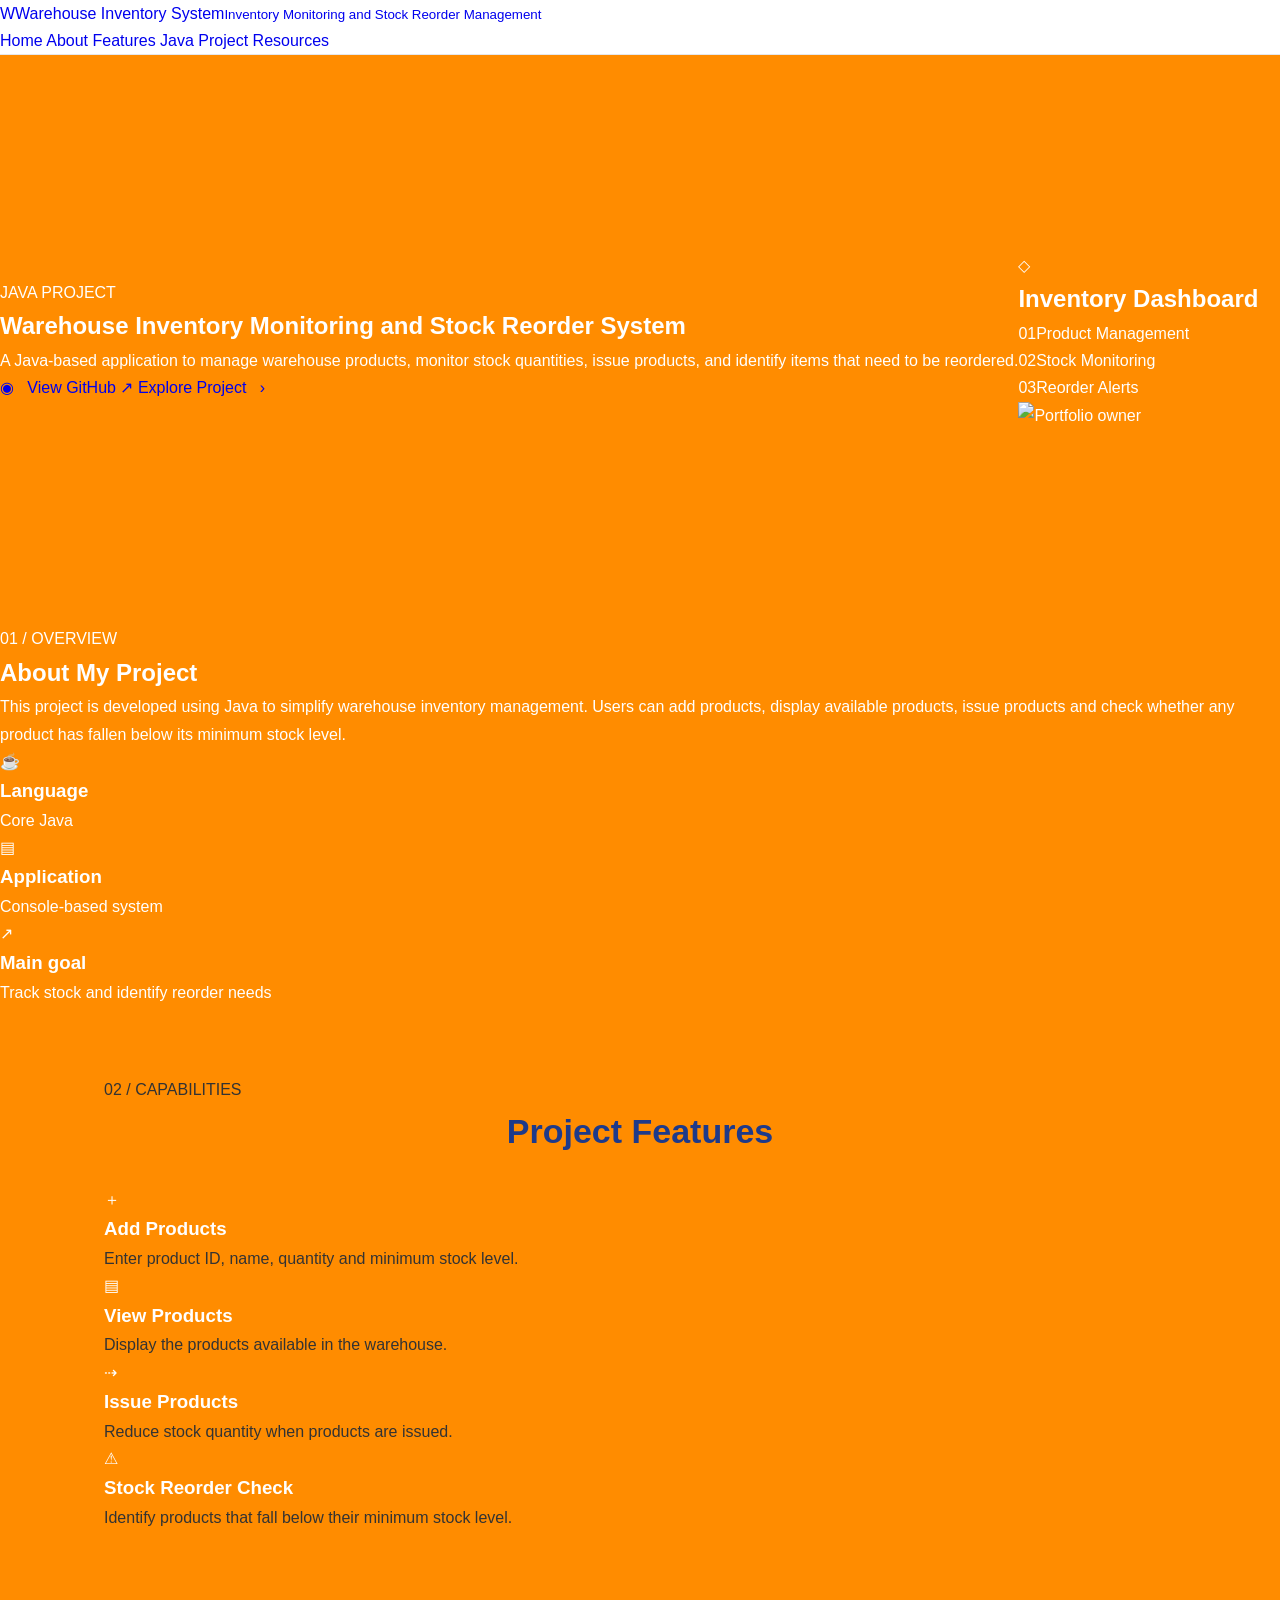
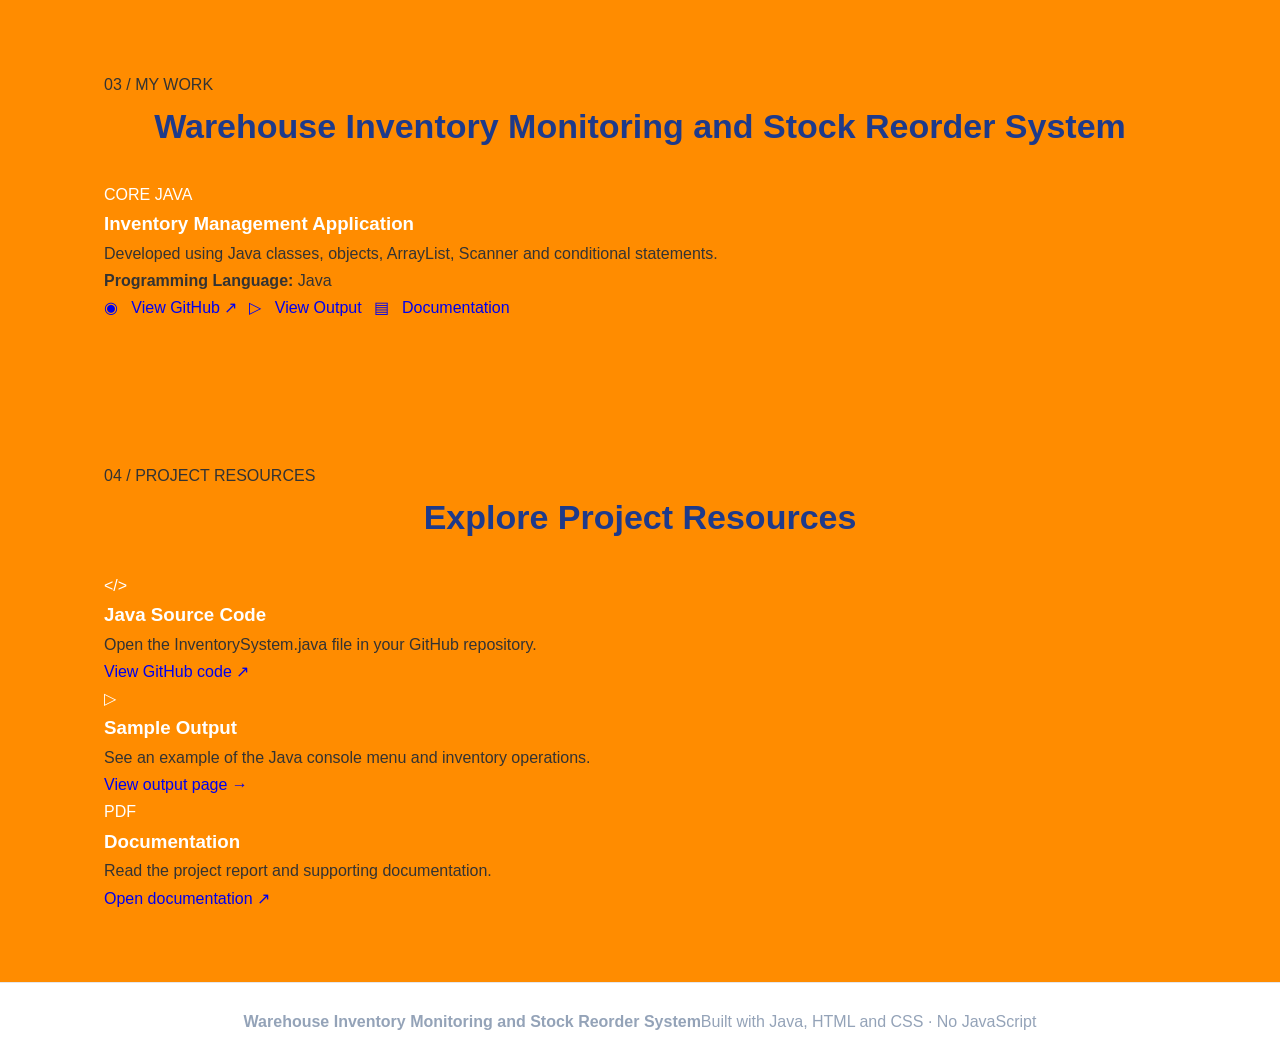
==== commit 1b965df4: "Update index.html" ====
--- a/index.html
+++ b/index.html
@@ -1,164 +1,91 @@
 <!DOCTYPE html>
-
 <html lang="en">
 <head>
-    <meta charset="UTF-8">
-    <meta name="viewport" content="width=device-width, initial-scale=1.0">
-    <title>Nalinaksha M. | Portfolio</title>
-    <link rel="stylesheet" href="style.css">
+  <meta charset="UTF-8">
+  <meta name="viewport" content="width=device-width, initial-scale=1.0">
+  <meta name="description" content="Java project portfolio for the Warehouse Inventory Monitoring and Stock Reorder System.">
+  <title>Warehouse Inventory System | Java Project</title>
+  <link rel="stylesheet" href="style.css">
 </head>
 <body>
+  <header class="site-header">
+    <a class="brand" href="#home"><span class="brand-mark">W</span><span>Warehouse Inventory System<small>Inventory Monitoring and Stock Reorder Management</small></span></a>
+    <nav aria-label="Main navigation">
+      <a href="#home">Home</a>
+      <a href="#about">About</a>
+      <a href="#features">Features</a>
+      <a href="#project">Java Project</a>
+      <a href="#resources">Resources</a>
+    </nav>
+  </header>
 
-```
-<header>
-    <nav class="navbar">
-        <a href="#home" class="logo">MyPortfolio<span>.</span></a>
-
-        <ul class="nav-links">
-            <li><a href="#home">Home</a></li>
-            <li><a href="#about">About</a></li>
-            <li><a href="#skills">Skills</a></li>
-            <li><a href="#projects">Projects</a></li>
-            <li><a href="#education">Education</a></li>
-            <li><a href="#contact">Contact</a></li>
-        </ul>
-    </nav>
-</header>
-
-<main>
-    <section id="home" class="hero">
-        <div class="hero-container">
-
-            <div class="hero-content">
-                <p class="welcome">WELCOME TO MY PORTFOLIO</p>
-
-                <h1>Hello, I'm <span>Nalinaksha M.</span></h1>
-                <h2>College Student &amp; Web Developer</h2>
-
-                <p>
-                    I am a college student passionate about programming
-                    and web development. I enjoy creating websites,
-                    learning new technologies and building interactive
-                    projects using HTML, CSS and JavaScript.
-                </p>
-
-                <a href="#projects" class="work-button">
-                    Visit My Work →
-                </a>
-            </div>
-
-            <div class="profile-container">
-                <img
-                    src="./profile.jpeg"
-                    alt="Nalinaksha M. profile photo"
-                    class="profile-photo"
-                >
-            </div>
-
+  <main>
+    <section class="hero" id="home">
+      <div class="hero-copy">
+        <p class="eyebrow">JAVA PROJECT</p>
+        <h1>Warehouse Inventory Monitoring and Stock Reorder System</h1>
+        <p class="intro">A Java-based application to manage warehouse products, monitor stock quantities, issue products, and identify items that need to be reordered.</p>
+        <div class="actions">
+          <a class="button button-primary" href="https://github.com/Nalinaksha15/MyPortfolio/blob/main/InventorySystem.java" target="_blank" rel="noopener noreferrer">◉ &nbsp; View GitHub ↗</a>
+          <a class="button button-outline" href="#project">Explore Project &nbsp; ›</a>
         </div>
+      </div>
+      <div class="hero-side">
+        <div class="dashboard">
+          <div class="cube-icon">◇</div>
+          <h2>Inventory Dashboard</h2>
+          <div class="dashboard-row"><span class="number">01</span><span>Product Management</span></div>
+          <div class="dashboard-row"><span class="number">02</span><span>Stock Monitoring</span></div>
+          <div class="dashboard-row"><span class="number">03</span><span>Reorder Alerts</span></div>
+        </div>
+        <div class="photo-frame"><img class="hero-photo" src="profile-photo.jpg" 		alt="Portfolio owner"></div>
     </section>
 
-    <section id="about" class="section">
-        <h2>About <span>Me</span></h2>
-
-        <p>
-            Hello! My name is Nalinaksha M. I am a college student
-            interested in programming, technology and web development.
-            I enjoy exploring new ideas and improving my technical
-            knowledge by creating practical projects. My goal is to
-            develop useful, attractive and user-friendly applications
-            while continuing to learn new skills.
-        </p>
+    <section class="content-section" id="about">
+      <div class="about-copy">
+        <p class="eyebrow">01 / OVERVIEW</p>
+        <h2>About My Project</h2>
+        <p>This project is developed using Java to simplify warehouse inventory management. Users can add products, display available products, issue products and check whether any product has fallen below its minimum stock level.</p>
+      </div>
+      <div class="about-stats">
+        <article class="mini-card"><span class="mini-icon blue">☕</span><h3>Language</h3><p>Core Java</p></article>
+        <article class="mini-card"><span class="mini-icon green">▤</span><h3>Application</h3><p>Console-based system</p></article>
+        <article class="mini-card"><span class="mini-icon purple">↗</span><h3>Main goal</h3><p>Track stock and identify reorder needs</p></article>
+      </div>
     </section>
 
-    <section id="skills" class="section">
-        <h2>My <span>Skills</span></h2>
-
-        <div class="skills-list">
-            <div class="skill-card">HTML</div>
-            <div class="skill-card">CSS</div>
-            <div class="skill-card">JavaScript</div>
-            <div class="skill-card">C Programming</div>
-            <div class="skill-card">Python</div>
-        </div>
+    <section class="section" id="features">
+      <div class="section-heading"><p class="eyebrow">02 / CAPABILITIES</p><h2>Project Features</h2></div>
+      <div class="feature-grid">
+        <article class="feature-card"><span class="feature-symbol blue">＋</span><h3>Add Products</h3><p>Enter product ID, name, quantity and minimum stock level.</p></article>
+        <article class="feature-card"><span class="feature-symbol green">▤</span><h3>View Products</h3><p>Display the products available in the warehouse.</p></article>
+        <article class="feature-card"><span class="feature-symbol purple">⇢</span><h3>Issue Products</h3><p>Reduce stock quantity when products are issued.</p></article>
+        <article class="feature-card"><span class="feature-symbol orange">⚠</span><h3>Stock Reorder Check</h3><p>Identify products that fall below their minimum stock level.</p></article>
+      </div>
     </section>
 
-    <section id="projects" class="section">
-        <h2>My <span>Projects</span></h2>
-
-        <p class="section-intro">
-            Explore my projects and visit their GitHub repository
-            to learn more about the code and implementation.
-        </p>
-
-        <div class="project-list">
-
-            <article class="project-card">
-                <h3>🎲 Dice Roller Game</h3>
-
-                <p>
-                    An interactive dice rolling game created using
-                    HTML, CSS and JavaScript. Click to roll the dice
-                    and enjoy a simple game experience.
-                </p>
-
-                <div class="project-actions">
-                    <a
-                        href="https://github.com/Nalinaksha15/MyPortfolio/tree/main/dice-game"
-                        target="_blank"
-                        rel="noopener noreferrer"
-                        class="project-button"
-                    >
-                        View GitHub →
-                    </a>
-
-                    <a
-                        href="./dice-game/index.html"
-                        target="_blank"
-                        rel="noopener noreferrer"
-                        class="work-button"
-                    >
-                        Play Game →
-                    </a>
-                </div>
-            </article>
-
+    <section class="section project-section" id="project">
+      <div class="section-heading"><p class="eyebrow">03 / MY WORK</p><h2>Warehouse Inventory Monitoring and Stock Reorder System</h2></div>
+      <div class="project-banner">
+        <div class="project-description"><span class="pill">CORE JAVA</span><h3>Inventory Management Application</h3><p>Developed using Java classes, objects, ArrayList, Scanner and conditional statements.</p><p class="language"><strong>Programming Language:</strong> Java</p></div>
+        <div class="project-actions">
+          <a class="button button-primary" href="https://github.com/Nalinaksha15/MyPortfolio/blob/main/InventorySystem.java" target="_blank" rel="noopener noreferrer">◉ &nbsp; View GitHub ↗</a>
+          <a class="button button-outline" href="output.html">▷ &nbsp; View Output</a>
+          <a class="button button-outline" href="Nalinaksha.M_25BIT128.pdf" target="_blank" rel="noopener noreferrer">▤ &nbsp; Documentation</a>
         </div>
+      </div>
     </section>
 
-    <section id="education" class="section">
-        <h2>My <span>Education</span></h2>
+    <section class="section resources-section" id="resources">
+      <div class="section-heading"><p class="eyebrow">04 / PROJECT RESOURCES</p><h2>Explore Project Resources</h2></div>
+      <div class="resource-grid">
+        <article class="resource-card"><span class="resource-icon">&lt;/&gt;</span><h3>Java Source Code</h3><p>Open the InventorySystem.java file in your GitHub repository.</p><a class="text-link" href="https://github.com/Nalinaksha15/MyPortfolio/blob/main/InventorySystem.java" target="_blank" rel="noopener noreferrer">View GitHub code ↗</a></article>
+        <article class="resource-card"><span class="resource-icon green-bg">▷</span><h3>Sample Output</h3><p>See an example of the Java console menu and inventory operations.</p><a class="text-link" href="output.html">View output page →</a></article>
+        <article class="resource-card"><span class="resource-icon purple-bg">PDF</span><h3>Documentation</h3><p>Read the project report and supporting documentation.</p><a class="text-link" href="Nalinaksha.M_25BIT128.pdf" target="_blank" rel="noopener noreferrer">Open documentation ↗</a></article>
+      </div>
+    </section>
+  </main>
 
-        <p>
-            I am currently pursuing my college degree and developing
-            my technical skills through learning and practical projects.
-        </p>
-    </section>
-
-    <section id="contact" class="section">
-        <h2>Contact <span>Me</span></h2>
-
-        <p>
-            If you would like to connect with me, you can reach me
-            through my email.
-        </p>
-
-        <a class="contact-link" href="mailto:25bit128@kgcas.com">
-            25bit128@kgcas.com
-        </a>
-    </section>
-</main>
-
-<footer>
-    <p>© 2026 Nalinaksha M. All Rights Reserved.</p>
-    <a href="https://github.com/Nalinaksha15/MyPortfolio"
-       target="_blank" rel="noopener noreferrer">
-        GitHub Repository
-    </a>
-</footer>
-
-<script src="script.js"></script>
-```
-
+  <footer><strong>Warehouse Inventory Monitoring and Stock Reorder System</strong><span>Built with Java, HTML and CSS · No JavaScript</span></footer>
 </body>
 </html>
--- a/style.css
+++ b/style.css
@@ -323,8 +323,6 @@
     }
 
 }
-
-```css
 
 /* Orange background theme */
 body {
@@ -372,4 +370,519 @@
     border-color: white;
 }
 
-```
+/* Center the Dice Roller project */
+#projects .projects-container {
+    display: flex;
+    justify-content: center;
+    align-items: center;
+}
+
+#projects .project-card {
+    width: 100%;
+    max-width: 400px;
+    text-align: center;
+}
+
+* {
+    margin: 0;
+    padding: 0;
+    box-sizing: border-box;
+}
+
+html {
+    scroll-behavior: smooth;
+    scroll-padding-top: 90px;
+}
+
+body {
+    font-family: Arial, Helvetica, sans-serif;
+    background: #0b1120;
+    color: #f1f5f9;
+    line-height: 1.7;
+}
+
+a {
+    text-decoration: none;
+}
+
+header {
+    background: #111827;
+    border-bottom: 1px solid #263247;
+}
+
+.navbar {
+    max-width: 1150px;
+    width: 90%;
+    min-height: 75px;
+    margin: auto;
+    display: flex;
+    align-items: center;
+    justify-content: space-between;
+    gap: 20px;
+}
+
+.logo {
+    font-size: 25px;
+    font-weight: bold;
+    color: #ffffff;
+}
+
+.logo span,
+.section h2 span,
+.hero-content h1 span {
+    color: #38bdf8;
+}
+
+.nav-links {
+    display: flex;
+    align-items: center;
+    justify-content: center;
+    flex-wrap: wrap;
+    gap: 22px;
+    list-style: none;
+}
+
+.nav-links a {
+    color: #cbd5e1;
+    transition: color 0.2s ease;
+}
+
+.nav-links a:hover {
+    color: #38bdf8;
+}
+
+.hero {
+    min-height: 570px;
+    padding: 75px 0;
+    display: flex;
+    align-items: center;
+}
+
+.hero-container {
+    width: 90%;
+    max-width: 1100px;
+    margin: auto;
+    display: flex;
+    align-items: center;
+    justify-content: space-between;
+    gap: 55px;
+}
+
+.hero-content {
+    flex: 1;
+    min-width: 0;
+}
+
+.welcome {
+    color: #38bdf8;
+    font-size: 14px;
+    font-weight: bold;
+    letter-spacing: 2px;
+    margin-bottom: 14px;
+}
+
+.hero-content h1 {
+    font-size: clamp(30px, 4vw, 48px);
+    line-height: 1.25;
+    margin-bottom: 14px;
+}
+
+.hero-content h2 {
+    color: #cbd5e1;
+    font-size: 23px;
+    margin-bottom: 18px;
+}
+
+.hero-content>p:not(.welcome) {
+    color: #cbd5e1;
+    max-width: 600px;
+    margin-bottom: 26px;
+}
+
+.profile-container {
+    flex: 0 0 280px;
+}
+
+.profile-photo {
+    display: block;
+    width: 280px;
+    height: 350px;
+    object-fit: cover;
+    object-position: center 35%;
+    border-radius: 22px;
+    border: 3px solid #38bdf8;
+    background: #1e293b;
+}
+
+.work-button,
+.project-button {
+    display: inline-block;
+    padding: 11px 19px;
+    border-radius: 8px;
+    background: #0284c7;
+    color: #ffffff;
+    font-weight: bold;
+    transition: background 0.2s ease, transform 0.2s ease;
+}
+
+.work-button:hover,
+.project-button:hover {
+    background: #0369a1;
+    transform: translateY(-2px);
+}
+
+.section {
+    padding: 70px 5%;
+    max-width: 1200px;
+    margin: auto;
+}
+
+.section h2 {
+    text-align: center;
+    font-size: 34px;
+    margin-bottom: 25px;
+}
+
+.section>p {
+    max-width: 850px;
+    margin: 0 auto;
+    text-align: center;
+    color: #cbd5e1;
+}
+
+.skills-list {
+    display: flex;
+    justify-content: center;
+    flex-wrap: wrap;
+    gap: 18px;
+    margin-top: 30px;
+}
+
+.skill-card {
+    padding: 16px 26px;
+    min-width: 130px;
+    text-align: center;
+    border: 1px solid #334155;
+    border-radius: 10px;
+    background: #111827;
+    color: #e2e8f0;
+    font-weight: bold;
+}
+
+.section-intro {
+    margin-bottom: 30px !important;
+}
+
+.project-list {
+    display: grid;
+    grid-template-columns: repeat(3, minmax(0, 1fr));
+    gap: 24px;
+    align-items: stretch;
+}
+
+.project-card {
+    display: flex;
+    flex-direction: column;
+    align-items: flex-start;
+    min-width: 0;
+    padding: 25px;
+    border: 1px solid #334155;
+    border-radius: 14px;
+    background: #111827;
+    color: #f1f5f9;
+    transition: border-color 0.2s ease, transform 0.2s ease;
+}
+
+.project-card:hover {
+    border-color: #38bdf8;
+    transform: translateY(-4px);
+}
+
+.project-card h3 {
+    font-size: 21px;
+    margin-bottom: 14px;
+}
+
+.project-card p {
+    color: #cbd5e1;
+    margin-bottom: 22px;
+    flex: 1;
+}
+
+.project-actions {
+    display: flex;
+    flex-wrap: wrap;
+    gap: 12px;
+    margin-top: auto;
+}
+
+.project-tag {
+    display: inline-block;
+    color: #7dd3fc;
+    font-size: 13px;
+    margin-bottom: 18px;
+}
+
+.project-link .project-button {
+    margin-top: auto;
+}
+
+.contact-link {
+    display: block;
+    text-align: center;
+    margin-top: 15px;
+    color: #38bdf8;
+    overflow-wrap: anywhere;
+}
+
+footer {
+    padding: 25px 5%;
+    text-align: center;
+    background: #111827;
+    border-top: 1px solid #263247;
+    color: #94a3b8;
+}
+
+footer a {
+    display: inline-block;
+    margin-top: 8px;
+    color: #38bdf8;
+}
+
+@media (max-width: 900px) {
+    .navbar {
+        padding: 18px 0;
+        flex-direction: column;
+    }
+
+    .nav-links {
+        gap: 14px;
+    }
+
+    .project-list {
+        grid-template-columns: repeat(2, minmax(0, 1fr));
+    }
+
+    .hero-container {
+        gap: 30px;
+    }
+
+}
+
+@media (max-width: 650px) {
+    .hero {
+        padding: 45px 0;
+    }
+
+    .hero-container {
+        flex-direction: column-reverse;
+        text-align: center;
+    }
+
+    .profile-container {
+        flex: auto;
+        width: 220px;
+        max-width: 100%;
+    }
+
+    .profile-photo {
+        width: 100%;
+        height: 280px;
+    }
+
+    .hero-content h2 {
+        font-size: 20px;
+    }
+
+    .project-list {
+        grid-template-columns: 1fr;
+    }
+
+    .project-actions {
+        justify-content: center;
+    }
+
+    .section {
+        padding-top: 50px;
+        padding-bottom: 50px;
+    }
+
+}
+
+/* Orange background theme */
+body {
+    background-color: #ff8c00;
+    color: white;
+}
+
+header,
+footer {
+    background-color: #e67300;
+}
+
+.skill-card,
+.project-card {
+    background-color: #ff9f1c;
+    border-color: #ffffff;
+}
+
+.hero-content h1,
+.hero-content h2,
+.hero-content p,
+.section h2,
+.section p,
+.project-card h3,
+.project-card p,
+.skill-card h3,
+.nav-links a,
+.logo,
+footer p {
+    color: white;
+}
+
+.work-button,
+.project-button {
+    background-color: #ffffff;
+    color: #e67300;
+}
+
+.work-button:hover,
+.project-button:hover {
+    background-color: #f2f2f2;
+}
+
+.profile-photo {
+    border-color: white;
+}
+
+/* Center the Dice Roller project */
+#projects .projects-container {
+    display: flex;
+    justify-content: center;
+    align-items: center;
+}
+
+#projects .project-card {
+    width: 100%;
+    max-width: 400px;
+    text-align: center;
+}
+```css
+/* Professional multi-colour portfolio theme */
+html,
+body {
+    background-color: #fffaf3 !important;
+    color: #333333;
+}
+
+header,
+footer {
+    background-color: #ffffff;
+    border-color: #e5e7eb;
+}
+
+.logo span,
+.hero-content h1 span,
+.welcome,
+.contact-link,
+footer a {
+    color: #f97316;
+}
+
+.section h2 {
+    color: #1e3a8a;
+}
+
+.section h2 span {
+    color: #f97316;
+}
+
+.hero-content h1,
+.hero-content h2,
+.hero-content p,
+.section p,
+.nav-links a,
+.logo,
+footer p {
+    color: #333333;
+}
+
+.nav-links a:hover {
+    color: #f97316;
+}
+
+.skill-card,
+.project-card {
+    background-color: #ffffff;
+    color: #333333;
+    border: 1px solid #e5e7eb;
+    border-radius: 12px;
+}
+
+.skill-card:nth-child(3n + 1) {
+    border-top: 4px solid #60a5fa;
+}
+
+.skill-card:nth-child(3n + 2) {
+    border-top: 4px solid #4ade80;
+}
+
+.skill-card:nth-child(3n) {
+    border-top: 4px solid #c084fc;
+}
+
+.project-card {
+    border-top: 4px solid #f97316;
+}
+
+.project-card h3,
+.project-card p,
+.skill-card h3 {
+    color: #333333;
+}
+
+.project-tag {
+    background-color: #fff0df;
+    color: #c2410c;
+}
+
+.work-button,
+.project-button {
+    background-color: #f97316;
+    color: #ffffff;
+    border-radius: 8px;
+}
+
+.work-button:hover,
+.project-button:hover {
+    background-color: #c2410c;
+    color: #ffffff;
+}
+
+.skill-card:hover,
+.project-card:hover {
+    border-color: #f97316;
+}
+
+.profile-photo {
+    border-color: #f97316;
+}
+
+.contact-link:hover,
+footer a:hover {
+    color: #c2410c;
+}
+/* Center the Dice Roller Game card */
+#projects .projects-container {
+    display: flex;
+    justify-content: center;
+    align-items: center;
+    flex-wrap: wrap;
+}
+
+#projects .project-card {
+    width: 100%;
+    max-width: 400px;
+    margin: 0 auto;
+    text-align: center;
+}
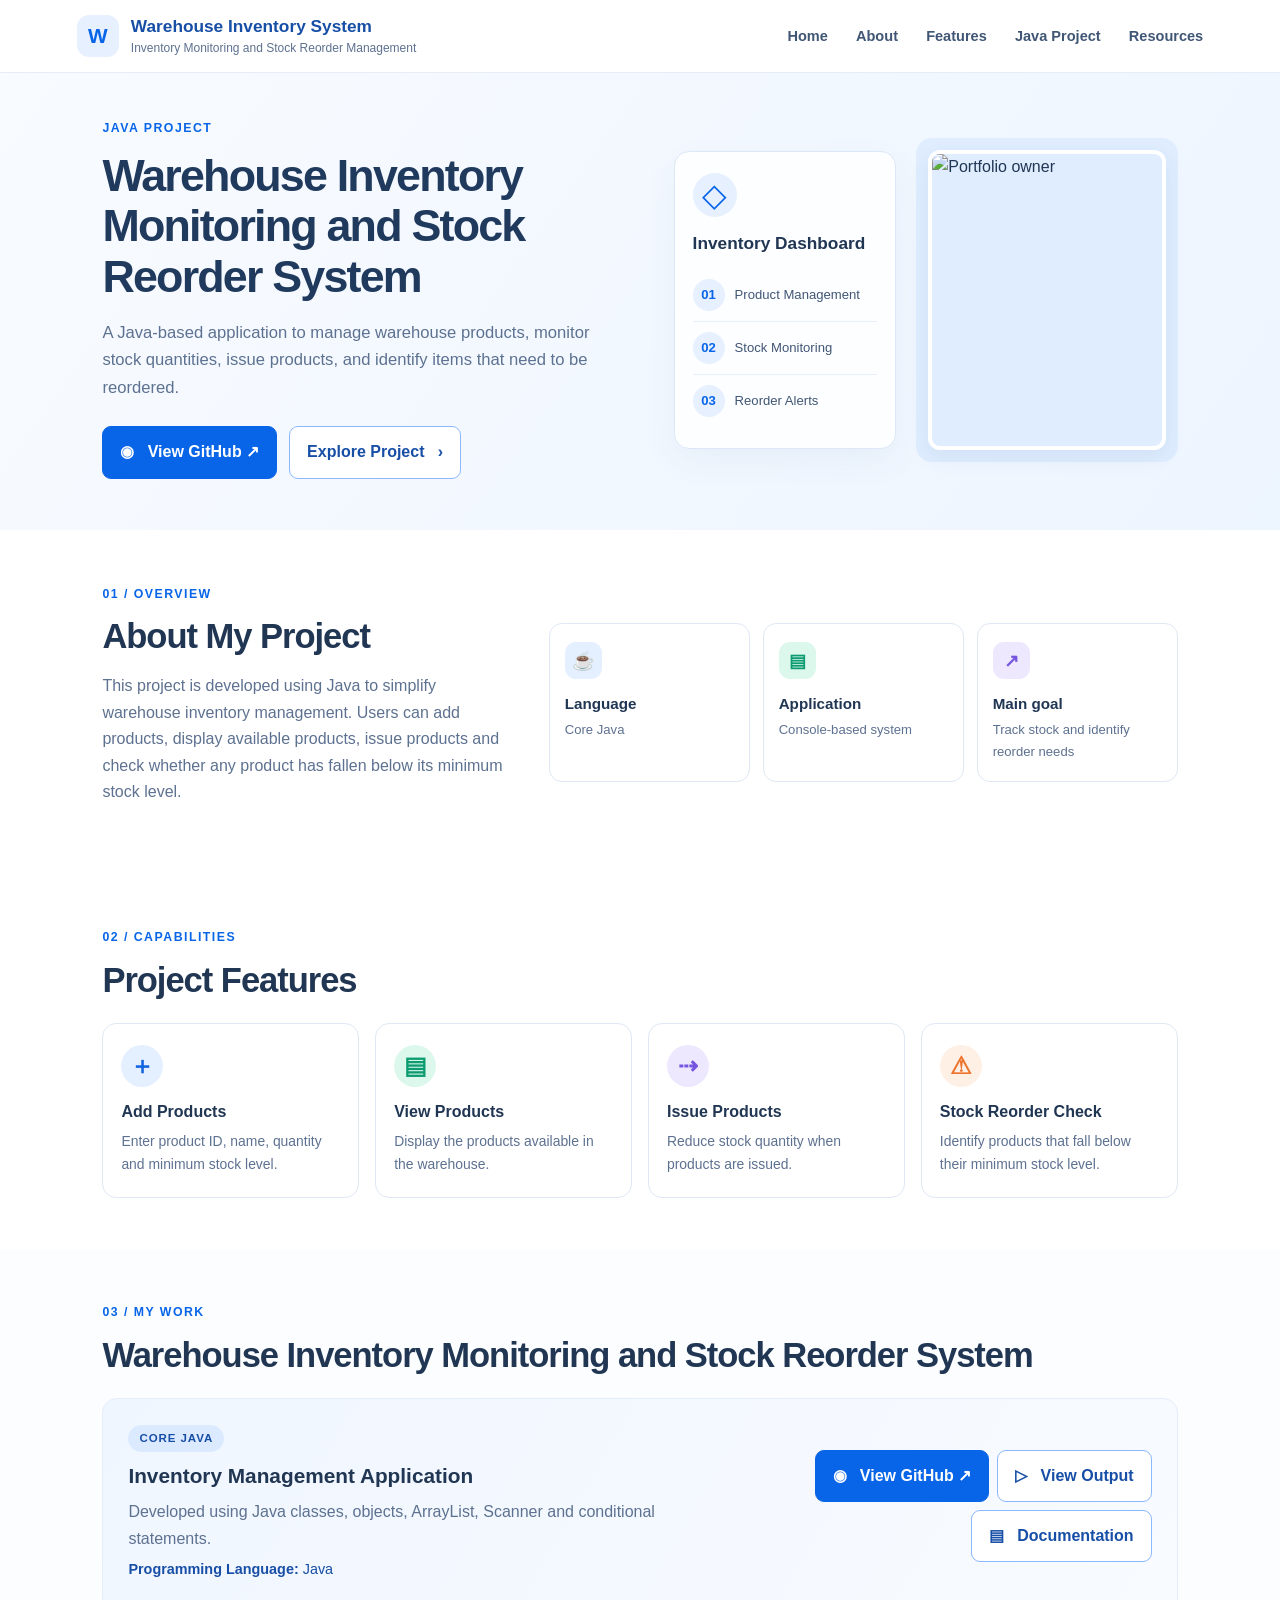
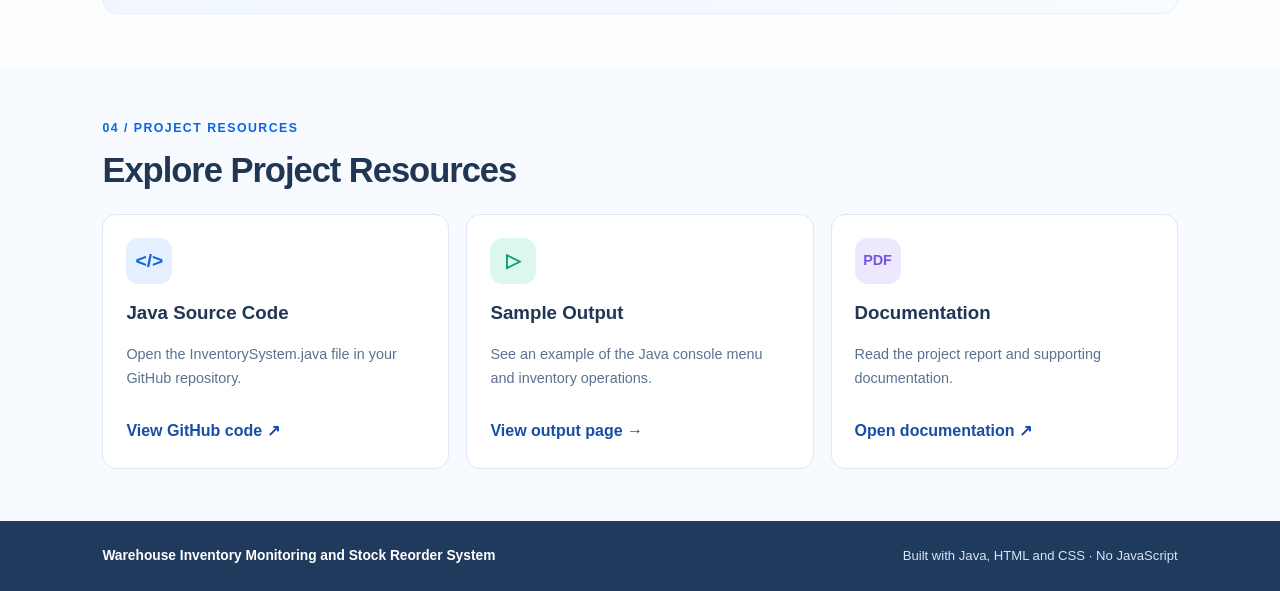
==== commit b648ac0b: "Update index.html" ====
--- a/index.html
+++ b/index.html
@@ -38,7 +38,7 @@
           <div class="dashboard-row"><span class="number">02</span><span>Stock Monitoring</span></div>
           <div class="dashboard-row"><span class="number">03</span><span>Reorder Alerts</span></div>
         </div>
-        <div class="photo-frame"><img class="hero-photo" src="profile-photo.jpg" 		alt="Portfolio owner"></div>
+        <div class="photo-frame"><img class="hero-photo" src="profile.jpeg" 		alt="Portfolio owner"></div>
     </section>
 
     <section class="content-section" id="about">
--- a/style.css
+++ b/style.css
@@ -1,888 +1,617 @@
+:root {
+    --blue: #0865e8;
+    --blue-dark: #174ea6;
+    --ink: #203653;
+    --muted: #5d7190;
+    --line: #dfe8f5;
+    --panel: #f2f7ff;
+    --orange: #ff8a3d
+}
+
 * {
-    margin: 0;
-    padding: 0;
-    box-sizing: border-box;
+    box-sizing: border-box
 }
 
 html {
     scroll-behavior: smooth;
-    scroll-padding-top: 90px;
+    scroll-padding-top: 95px
 }
 
 body {
+    margin: 0;
     font-family: Arial, Helvetica, sans-serif;
-    background: #0b1120;
-    color: #f1f5f9;
-    line-height: 1.7;
-}
-
-a {
+    background: #fff;
+    color: var(--ink);
+    line-height: 1.65
+}
+
+.site-header {
+    position: sticky;
+    top: 0;
+    z-index: 10;
+    display: flex;
+    align-items: center;
+    justify-content: space-between;
+    gap: 24px;
+    padding: 15px clamp(20px, 6vw, 90px);
+    background: rgba(255, 255, 255, .97);
+    border-bottom: 1px solid #e6edf7
+}
+
+.brand {
+    display: flex;
+    align-items: center;
+    gap: 12px;
     text-decoration: none;
-}
-
-header {
-    background: #111827;
-    border-bottom: 1px solid #263247;
-}
-
-.navbar {
-    max-width: 1150px;
-    width: 90%;
-    min-height: 75px;
-    margin: auto;
-    display: flex;
-    align-items: center;
-    justify-content: space-between;
+    color: var(--blue-dark);
+    font-weight: 800;
+    font-size: 1.08rem;
+    line-height: 1.25
+}
+
+.brand-mark {
+    display: grid;
+    place-items: center;
+    width: 42px;
+    height: 42px;
+    border-radius: 12px;
+    background: #e7f0ff;
+    color: var(--blue);
+    font-size: 1.3rem
+}
+
+.brand small {
+    display: block;
+    color: var(--muted);
+    font-size: .75rem;
+    font-weight: 400;
+    margin-top: 4px
+}
+
+.site-header nav {
+    display: flex;
+    align-items: center;
+    gap: clamp(12px, 2.2vw, 30px);
+    flex-wrap: wrap
+}
+
+.site-header nav a {
+    color: #405675;
+    text-decoration: none;
+    font-weight: 600;
+    font-size: .91rem
+}
+
+.site-header nav a:hover {
+    color: var(--blue)
+}
+
+.hero {
+    display: grid;
+    grid-template-columns: 1.05fr 1fr;
+    align-items: center;
+    gap: 42px;
+    padding: 45px clamp(20px, 8vw, 125px) 48px;
+    background: linear-gradient(125deg, #f8fbff 0%, #edf5ff 100%);
+    min-height: 440px
+}
+
+.eyebrow {
+    margin: 0 0 12px;
+    color: var(--blue);
+    font-size: .77rem;
+    font-weight: 800;
+    letter-spacing: .12em
+}
+
+.hero h1 {
+    font-size: clamp(2.2rem, 3.5vw, 3.35rem);
+    line-height: 1.12;
+    letter-spacing: -.04em;
+    margin: 0 0 18px;
+    color: #203a5e
+}
+
+.intro {
+    max-width: 620px;
+    color: var(--muted);
+    font-size: 1.04rem;
+    margin-bottom: 22px
+}
+
+.actions {
+    display: flex;
+    flex-wrap: wrap;
+    gap: 8px
+}
+
+.button {
+    display: inline-flex;
+    align-items: center;
+    justify-content: center;
+    text-align: center;
+    text-decoration: none;
+    font-weight: 700;
+    border-radius: 9px;
+    padding: 12px 17px;
+    margin: 3px 4px 3px 0;
+    transition: background .15s ease
+}
+
+.button-primary {
+    background: var(--blue);
+    color: #fff;
+    border: 1px solid var(--blue)
+}
+
+.button-primary:hover {
+    background: #0754c2
+}
+
+.button-outline {
+    border: 1px solid #8cb8ff;
+    color: var(--blue-dark);
+    background: #fff
+}
+
+.button-outline:hover {
+    background: #e9f2ff
+}
+
+.hero-side {
+    display: grid;
+    grid-template-columns: .92fr 1.08fr;
+    align-items: center;
     gap: 20px;
-}
-
-.logo {
-    font-size: 25px;
-    font-weight: bold;
-    color: #ffffff;
-}
-
-.logo span,
-.section h2 span,
-.hero-content h1 span {
-    color: #38bdf8;
-}
-
-.nav-links {
+    min-width: 0
+}
+
+.dashboard {
+    background: rgba(255, 255, 255, .88);
+    border: 1px solid #dce8f7;
+    border-radius: 15px;
+    padding: 21px 18px;
+    box-shadow: 0 12px 35px #1a467b0d;
+    min-width: 0
+}
+
+.cube-icon {
+    display: grid;
+    place-items: center;
+    width: 44px;
+    height: 44px;
+    border-radius: 50%;
+    background: #e7f0ff;
+    color: var(--blue);
+    font-size: 2rem;
+    line-height: 1
+}
+
+.dashboard h2 {
+    font-size: 1.08rem;
+    margin: 12px 0
+}
+
+.dashboard-row {
+    display: flex;
+    align-items: center;
+    gap: 10px;
+    padding: 10px 0;
+    border-bottom: 1px solid #e8eff8;
+    font-size: .82rem;
+    color: #405675
+}
+
+.dashboard-row:last-child {
+    border-bottom: 0
+}
+
+.number {
+    display: grid;
+    place-items: center;
+    flex: 0 0 32px;
+    height: 32px;
+    border-radius: 50%;
+    background: #e7f0ff;
+    color: var(--blue);
+    font-weight: 800
+}
+
+.photo-frame {
+    background: #dfedff;
+    border-radius: 16px;
+    padding: 12px;
     display: flex;
     align-items: center;
     justify-content: center;
-    flex-wrap: wrap;
-    gap: 22px;
-    list-style: none;
-}
-
-.nav-links a {
-    color: #cbd5e1;
-    transition: color 0.2s ease;
-}
-
-.nav-links a:hover {
-    color: #38bdf8;
-}
-
-.hero {
-    min-height: 570px;
-    padding: 75px 0;
-    display: flex;
-    align-items: center;
-}
-
-.hero-container {
-    width: 90%;
-    max-width: 1100px;
-    margin: auto;
-    display: flex;
-    align-items: center;
-    justify-content: space-between;
-    gap: 55px;
-}
-
-.hero-content {
-    flex: 1;
-    min-width: 0;
-}
-
-.welcome {
-    color: #38bdf8;
-    font-size: 14px;
-    font-weight: bold;
-    letter-spacing: 2px;
-    margin-bottom: 14px;
-}
-
-.hero-content h1 {
-    font-size: clamp(30px, 4vw, 48px);
-    line-height: 1.25;
-    margin-bottom: 14px;
-}
-
-.hero-content h2 {
-    color: #cbd5e1;
-    font-size: 23px;
-    margin-bottom: 18px;
-}
-
-.hero-content>p:not(.welcome) {
-    color: #cbd5e1;
-    max-width: 600px;
-    margin-bottom: 26px;
-}
-
-.profile-container {
-    flex: 0 0 280px;
-}
-
-.profile-photo {
+    width: 100%;
+    min-width: 0
+}
+
+.hero-photo {
     display: block;
-    width: 280px;
-    height: 350px;
+    width: 100%;
+    height: 300px;
     object-fit: cover;
     object-position: center 35%;
-    border-radius: 22px;
-    border: 3px solid #38bdf8;
-    background: #1e293b;
-}
-
-.work-button,
-.project-button {
+    border-radius: 12px;
+    border: 4px solid #fff;
+    box-shadow: 0 8px 22px #23466b12
+}
+
+.content-section {
+    display: grid;
+    grid-template-columns: .9fr 1.4fr;
+    gap: 42px;
+    align-items: center;
+    padding: 54px clamp(20px, 8vw, 125px)
+}
+
+.about-copy h2,
+.section-heading h2 {
+    font-size: clamp(1.75rem, 2.7vw, 2.35rem);
+    line-height: 1.2;
+    margin: 0 0 15px;
+    letter-spacing: -.03em
+}
+
+.about-copy>p:last-child,
+.section-description {
+    color: var(--muted)
+}
+
+.about-stats {
+    display: grid;
+    grid-template-columns: repeat(3, minmax(0, 1fr));
+    gap: 13px
+}
+
+.mini-card {
+    padding: 18px 15px;
+    border: 1px solid var(--line);
+    border-radius: 13px;
+    background: #fff
+}
+
+.mini-card h3 {
+    font-size: .95rem;
+    margin: 12px 0 3px
+}
+
+.mini-card p {
+    font-size: .82rem;
+    color: var(--muted);
+    margin: 0
+}
+
+.mini-icon {
+    display: grid;
+    place-items: center;
+    width: 37px;
+    height: 37px;
+    border-radius: 11px;
+    font-size: 1.15rem;
+    font-weight: bold
+}
+
+.blue {
+    background: #e4efff;
+    color: #1265df
+}
+
+.green {
+    background: #dcf8ed;
+    color: #0d9b70
+}
+
+.purple {
+    background: #eee8ff;
+    color: #7756df
+}
+
+.orange {
+    background: #fff0e6;
+    color: #ed742c
+}
+
+.section {
+    padding: 52px clamp(20px, 8vw, 125px)
+}
+
+.section:nth-of-type(even) {
+    background: #fbfdff
+}
+
+.section-heading {
+    margin-bottom: 22px
+}
+
+.feature-grid {
+    display: grid;
+    grid-template-columns: repeat(4, minmax(0, 1fr));
+    gap: 16px
+}
+
+.feature-card {
+    background: #fff;
+    border: 1px solid var(--line);
+    border-radius: 14px;
+    padding: 21px 18px;
+    min-width: 0
+}
+
+.feature-symbol {
+    display: grid;
+    place-items: center;
+    width: 42px;
+    height: 42px;
+    border-radius: 50%;
+    font-size: 1.5rem;
+    font-weight: 700
+}
+
+.feature-card h3 {
+    font-size: 1rem;
+    margin: 12px 0 5px
+}
+
+.feature-card p {
+    font-size: .87rem;
+    color: var(--muted);
+    margin: 0
+}
+
+.project-section {
+    background: #fff
+}
+
+.project-banner {
+    display: flex;
+    align-items: center;
+    justify-content: space-between;
+    gap: 28px;
+    padding: 25px;
+    border-radius: 15px;
+    background: linear-gradient(120deg, #f0f6ff, #f8fbff);
+    border: 1px solid #e4edfa
+}
+
+.project-description {
+    max-width: 580px
+}
+
+.pill {
     display: inline-block;
-    padding: 11px 19px;
-    border-radius: 8px;
-    background: #0284c7;
-    color: #ffffff;
-    font-weight: bold;
-    transition: background 0.2s ease, transform 0.2s ease;
-}
-
-.work-button:hover,
-.project-button:hover {
-    background: #0369a1;
-    transform: translateY(-2px);
-}
-
-.section {
-    padding: 70px 5%;
-    max-width: 1200px;
-    margin: auto;
-}
-
-.section h2 {
-    text-align: center;
-    font-size: 34px;
-    margin-bottom: 25px;
-}
-
-.section>p {
-    max-width: 850px;
-    margin: 0 auto;
-    text-align: center;
-    color: #cbd5e1;
-}
-
-.skills-list {
-    display: flex;
-    justify-content: center;
+    background: #dceaff;
+    color: var(--blue-dark);
+    font-size: .72rem;
+    letter-spacing: .08em;
+    font-weight: 800;
+    border-radius: 30px;
+    padding: 4px 11px
+}
+
+.project-description h3 {
+    font-size: 1.3rem;
+    line-height: 1.3;
+    margin: 10px 0
+}
+
+.project-description p {
+    color: var(--muted);
+    margin: 6px 0
+}
+
+.project-description .language {
+    color: var(--blue-dark);
+    font-size: .9rem
+}
+
+.project-actions {
+    display: flex;
+    justify-content: flex-end;
     flex-wrap: wrap;
-    gap: 18px;
-    margin-top: 30px;
-}
-
-.skill-card {
-    padding: 16px 26px;
-    min-width: 130px;
-    text-align: center;
-    border: 1px solid #334155;
-    border-radius: 10px;
-    background: #111827;
-    color: #e2e8f0;
-    font-weight: bold;
-}
-
-.section-intro {
-    margin-bottom: 30px !important;
-}
-
-.project-list {
+    gap: 8px;
+    min-width: 280px
+}
+
+.project-actions .button {
+    margin: 0
+}
+
+.resources-section {
+    background: #f7faff
+}
+
+.resource-grid {
     display: grid;
     grid-template-columns: repeat(3, minmax(0, 1fr));
-    gap: 24px;
-    align-items: stretch;
-}
-
-.project-card {
-    display: flex;
-    flex-direction: column;
-    align-items: flex-start;
-    min-width: 0;
-    padding: 25px;
-    border: 1px solid #334155;
+    gap: 17px
+}
+
+.resource-card {
+    background: #fff;
+    border: 1px solid var(--line);
     border-radius: 14px;
-    background: #111827;
-    color: #f1f5f9;
-    transition: border-color 0.2s ease, transform 0.2s ease;
-}
-
-.project-card:hover {
-    border-color: #38bdf8;
-    transform: translateY(-4px);
-}
-
-.project-card h3 {
-    font-size: 21px;
-    margin-bottom: 14px;
-}
-
-.project-card p {
-    color: #cbd5e1;
-    margin-bottom: 22px;
-    flex: 1;
-}
-
-.project-actions {
-    display: flex;
+    padding: 23px;
+    min-width: 0
+}
+
+.resource-icon {
+    display: grid;
+    place-items: center;
+    width: 46px;
+    height: 46px;
+    border-radius: 13px;
+    background: #e4efff;
+    color: var(--blue);
+    font-weight: 800;
+    font-size: 1.2rem
+}
+
+.green-bg {
+    background: #dcf8ed;
+    color: #0d9b70
+}
+
+.purple-bg {
+    background: #eee8ff;
+    color: #7756df;
+    font-size: .9rem
+}
+
+.resource-card h3 {
+    margin: 14px 0 6px
+}
+
+.resource-card p {
+    font-size: .9rem;
+    color: var(--muted);
+    min-height: 54px
+}
+
+.text-link {
+    display: inline-block;
+    margin-top: 7px;
+    color: var(--blue-dark);
+    font-weight: 700;
+    text-decoration: none
+}
+
+.text-link:hover {
+    text-decoration: underline
+}
+
+footer {
+    display: flex;
+    justify-content: space-between;
+    align-items: center;
+    gap: 14px;
     flex-wrap: wrap;
-    gap: 12px;
-    margin-top: auto;
-}
-
-.project-tag {
-    display: inline-block;
-    color: #7dd3fc;
-    font-size: 13px;
-    margin-bottom: 18px;
-}
-
-.project-link .project-button {
-    margin-top: auto;
-}
-
-.contact-link {
-    display: block;
-    text-align: center;
-    margin-top: 15px;
-    color: #38bdf8;
-    overflow-wrap: anywhere;
-}
-
-footer {
-    padding: 25px 5%;
-    text-align: center;
-    background: #111827;
-    border-top: 1px solid #263247;
-    color: #94a3b8;
-}
-
-footer a {
-    display: inline-block;
-    margin-top: 8px;
-    color: #38bdf8;
-}
-
-@media (max-width: 900px) {
-    .navbar {
-        padding: 18px 0;
+    padding: 24px clamp(20px, 8vw, 125px);
+    background: #203a5e;
+    color: #fff;
+    font-size: .86rem
+}
+
+footer span {
+    color: #d6e4f7;
+    font-size: .82rem
+}
+
+@media(max-width:1000px) {
+    .hero {
+        grid-template-columns: 1fr;
+        gap: 30px
+    }
+
+    .hero-side {
+        max-width: 700px;
+        width: 100%;
+        margin: 0 auto
+    }
+
+    .hero-photo {
+        height: 320px
+    }
+
+    .content-section {
+        grid-template-columns: 1fr
+    }
+
+    .about-stats {
+        max-width: 760px
+    }
+
+    .feature-grid {
+        grid-template-columns: repeat(2, minmax(0, 1fr))
+    }
+
+    .project-banner {
+        align-items: flex-start;
+        flex-direction: column
+    }
+
+    .project-actions {
+        justify-content: flex-start;
+        min-width: 0
+    }
+}
+
+@media(max-width:650px) {
+    .site-header {
+        align-items: flex-start;
         flex-direction: column;
-    }
-
-    .nav-links {
-        gap: 14px;
-    }
-
-    .project-list {
-        grid-template-columns: repeat(2, minmax(0, 1fr));
-    }
-
-    .hero-container {
-        gap: 30px;
-    }
-
-}
-
-@media (max-width: 650px) {
+        gap: 12px
+    }
+
+    .site-header nav {
+        gap: 10px 17px
+    }
+
+    .site-header nav a {
+        font-size: .85rem
+    }
+
+    .brand {
+        font-size: 1rem
+    }
+
     .hero {
-        padding: 45px 0;
-    }
-
-    .hero-container {
-        flex-direction: column-reverse;
-        text-align: center;
-    }
-
-    .profile-container {
-        flex: auto;
-        width: 220px;
-        max-width: 100%;
-    }
-
-    .profile-photo {
-        width: 100%;
-        height: 280px;
-    }
-
-    .hero-content h2 {
-        font-size: 20px;
-    }
-
-    .project-list {
+        padding-top: 35px
+    }
+
+    .hero-side {
         grid-template-columns: 1fr;
+        max-width: 420px
+    }
+
+    .dashboard {
+        order: 2
+    }
+
+    .photo-frame {
+        order: 1
+    }
+
+    .hero-photo {
+        height: 330px
+    }
+
+    .content-section,
+    .section {
+        padding-top: 42px;
+        padding-bottom: 42px
+    }
+
+    .about-stats {
+        grid-template-columns: 1fr
+    }
+
+    .feature-grid,
+    .resource-grid {
+        grid-template-columns: 1fr
+    }
+
+    .project-banner {
+        padding: 20px
     }
 
     .project-actions {
-        justify-content: center;
-    }
-
-    .section {
-        padding-top: 50px;
-        padding-bottom: 50px;
-    }
-
-}
-
-/* Orange background theme */
-body {
-    background-color: #ff8c00;
-    color: white;
-}
-
-header,
-footer {
-    background-color: #e67300;
-}
-
-.skill-card,
-.project-card {
-    background-color: #ff9f1c;
-    border-color: #ffffff;
-}
-
-.hero-content h1,
-.hero-content h2,
-.hero-content p,
-.section h2,
-.section p,
-.project-card h3,
-.project-card p,
-.skill-card h3,
-.nav-links a,
-.logo,
-footer p {
-    color: white;
-}
-
-.work-button,
-.project-button {
-    background-color: #ffffff;
-    color: #e67300;
-}
-
-.work-button:hover,
-.project-button:hover {
-    background-color: #f2f2f2;
-}
-
-.profile-photo {
-    border-color: white;
-}
-
-/* Center the Dice Roller project */
-#projects .projects-container {
-    display: flex;
-    justify-content: center;
-    align-items: center;
-}
-
-#projects .project-card {
-    width: 100%;
-    max-width: 400px;
-    text-align: center;
-}
-
-* {
-    margin: 0;
-    padding: 0;
-    box-sizing: border-box;
-}
-
-html {
-    scroll-behavior: smooth;
-    scroll-padding-top: 90px;
-}
-
-body {
-    font-family: Arial, Helvetica, sans-serif;
-    background: #0b1120;
-    color: #f1f5f9;
-    line-height: 1.7;
-}
-
-a {
-    text-decoration: none;
-}
-
-header {
-    background: #111827;
-    border-bottom: 1px solid #263247;
-}
-
-.navbar {
-    max-width: 1150px;
-    width: 90%;
-    min-height: 75px;
-    margin: auto;
-    display: flex;
-    align-items: center;
-    justify-content: space-between;
-    gap: 20px;
-}
-
-.logo {
-    font-size: 25px;
-    font-weight: bold;
-    color: #ffffff;
-}
-
-.logo span,
-.section h2 span,
-.hero-content h1 span {
-    color: #38bdf8;
-}
-
-.nav-links {
-    display: flex;
-    align-items: center;
-    justify-content: center;
-    flex-wrap: wrap;
-    gap: 22px;
-    list-style: none;
-}
-
-.nav-links a {
-    color: #cbd5e1;
-    transition: color 0.2s ease;
-}
-
-.nav-links a:hover {
-    color: #38bdf8;
-}
-
-.hero {
-    min-height: 570px;
-    padding: 75px 0;
-    display: flex;
-    align-items: center;
-}
-
-.hero-container {
-    width: 90%;
-    max-width: 1100px;
-    margin: auto;
-    display: flex;
-    align-items: center;
-    justify-content: space-between;
-    gap: 55px;
-}
-
-.hero-content {
-    flex: 1;
-    min-width: 0;
-}
-
-.welcome {
-    color: #38bdf8;
-    font-size: 14px;
-    font-weight: bold;
-    letter-spacing: 2px;
-    margin-bottom: 14px;
-}
-
-.hero-content h1 {
-    font-size: clamp(30px, 4vw, 48px);
-    line-height: 1.25;
-    margin-bottom: 14px;
-}
-
-.hero-content h2 {
-    color: #cbd5e1;
-    font-size: 23px;
-    margin-bottom: 18px;
-}
-
-.hero-content>p:not(.welcome) {
-    color: #cbd5e1;
-    max-width: 600px;
-    margin-bottom: 26px;
-}
-
-.profile-container {
-    flex: 0 0 280px;
-}
-
-.profile-photo {
-    display: block;
-    width: 280px;
-    height: 350px;
-    object-fit: cover;
-    object-position: center 35%;
-    border-radius: 22px;
-    border: 3px solid #38bdf8;
-    background: #1e293b;
-}
-
-.work-button,
-.project-button {
-    display: inline-block;
-    padding: 11px 19px;
-    border-radius: 8px;
-    background: #0284c7;
-    color: #ffffff;
-    font-weight: bold;
-    transition: background 0.2s ease, transform 0.2s ease;
-}
-
-.work-button:hover,
-.project-button:hover {
-    background: #0369a1;
-    transform: translateY(-2px);
-}
-
-.section {
-    padding: 70px 5%;
-    max-width: 1200px;
-    margin: auto;
-}
-
-.section h2 {
-    text-align: center;
-    font-size: 34px;
-    margin-bottom: 25px;
-}
-
-.section>p {
-    max-width: 850px;
-    margin: 0 auto;
-    text-align: center;
-    color: #cbd5e1;
-}
-
-.skills-list {
-    display: flex;
-    justify-content: center;
-    flex-wrap: wrap;
-    gap: 18px;
-    margin-top: 30px;
-}
-
-.skill-card {
-    padding: 16px 26px;
-    min-width: 130px;
-    text-align: center;
-    border: 1px solid #334155;
-    border-radius: 10px;
-    background: #111827;
-    color: #e2e8f0;
-    font-weight: bold;
-}
-
-.section-intro {
-    margin-bottom: 30px !important;
-}
-
-.project-list {
-    display: grid;
-    grid-template-columns: repeat(3, minmax(0, 1fr));
-    gap: 24px;
-    align-items: stretch;
-}
-
-.project-card {
-    display: flex;
-    flex-direction: column;
-    align-items: flex-start;
-    min-width: 0;
-    padding: 25px;
-    border: 1px solid #334155;
-    border-radius: 14px;
-    background: #111827;
-    color: #f1f5f9;
-    transition: border-color 0.2s ease, transform 0.2s ease;
-}
-
-.project-card:hover {
-    border-color: #38bdf8;
-    transform: translateY(-4px);
-}
-
-.project-card h3 {
-    font-size: 21px;
-    margin-bottom: 14px;
-}
-
-.project-card p {
-    color: #cbd5e1;
-    margin-bottom: 22px;
-    flex: 1;
-}
-
-.project-actions {
-    display: flex;
-    flex-wrap: wrap;
-    gap: 12px;
-    margin-top: auto;
-}
-
-.project-tag {
-    display: inline-block;
-    color: #7dd3fc;
-    font-size: 13px;
-    margin-bottom: 18px;
-}
-
-.project-link .project-button {
-    margin-top: auto;
-}
-
-.contact-link {
-    display: block;
-    text-align: center;
-    margin-top: 15px;
-    color: #38bdf8;
-    overflow-wrap: anywhere;
-}
-
-footer {
-    padding: 25px 5%;
-    text-align: center;
-    background: #111827;
-    border-top: 1px solid #263247;
-    color: #94a3b8;
-}
-
-footer a {
-    display: inline-block;
-    margin-top: 8px;
-    color: #38bdf8;
-}
-
-@media (max-width: 900px) {
-    .navbar {
-        padding: 18px 0;
         flex-direction: column;
-    }
-
-    .nav-links {
-        gap: 14px;
-    }
-
-    .project-list {
-        grid-template-columns: repeat(2, minmax(0, 1fr));
-    }
-
-    .hero-container {
-        gap: 30px;
-    }
-
-}
-
-@media (max-width: 650px) {
-    .hero {
-        padding: 45px 0;
-    }
-
-    .hero-container {
-        flex-direction: column-reverse;
-        text-align: center;
-    }
-
-    .profile-container {
-        flex: auto;
-        width: 220px;
-        max-width: 100%;
-    }
-
-    .profile-photo {
-        width: 100%;
-        height: 280px;
-    }
-
-    .hero-content h2 {
-        font-size: 20px;
-    }
-
-    .project-list {
-        grid-template-columns: 1fr;
-    }
-
-    .project-actions {
-        justify-content: center;
-    }
-
-    .section {
-        padding-top: 50px;
-        padding-bottom: 50px;
-    }
-
-}
-
-/* Orange background theme */
-body {
-    background-color: #ff8c00;
-    color: white;
-}
-
-header,
-footer {
-    background-color: #e67300;
-}
-
-.skill-card,
-.project-card {
-    background-color: #ff9f1c;
-    border-color: #ffffff;
-}
-
-.hero-content h1,
-.hero-content h2,
-.hero-content p,
-.section h2,
-.section p,
-.project-card h3,
-.project-card p,
-.skill-card h3,
-.nav-links a,
-.logo,
-footer p {
-    color: white;
-}
-
-.work-button,
-.project-button {
-    background-color: #ffffff;
-    color: #e67300;
-}
-
-.work-button:hover,
-.project-button:hover {
-    background-color: #f2f2f2;
-}
-
-.profile-photo {
-    border-color: white;
-}
-
-/* Center the Dice Roller project */
-#projects .projects-container {
-    display: flex;
-    justify-content: center;
-    align-items: center;
-}
-
-#projects .project-card {
-    width: 100%;
-    max-width: 400px;
-    text-align: center;
-}
-```css
-/* Professional multi-colour portfolio theme */
-html,
-body {
-    background-color: #fffaf3 !important;
-    color: #333333;
-}
-
-header,
-footer {
-    background-color: #ffffff;
-    border-color: #e5e7eb;
-}
-
-.logo span,
-.hero-content h1 span,
-.welcome,
-.contact-link,
-footer a {
-    color: #f97316;
-}
-
-.section h2 {
-    color: #1e3a8a;
-}
-
-.section h2 span {
-    color: #f97316;
-}
-
-.hero-content h1,
-.hero-content h2,
-.hero-content p,
-.section p,
-.nav-links a,
-.logo,
-footer p {
-    color: #333333;
-}
-
-.nav-links a:hover {
-    color: #f97316;
-}
-
-.skill-card,
-.project-card {
-    background-color: #ffffff;
-    color: #333333;
-    border: 1px solid #e5e7eb;
-    border-radius: 12px;
-}
-
-.skill-card:nth-child(3n + 1) {
-    border-top: 4px solid #60a5fa;
-}
-
-.skill-card:nth-child(3n + 2) {
-    border-top: 4px solid #4ade80;
-}
-
-.skill-card:nth-child(3n) {
-    border-top: 4px solid #c084fc;
-}
-
-.project-card {
-    border-top: 4px solid #f97316;
-}
-
-.project-card h3,
-.project-card p,
-.skill-card h3 {
-    color: #333333;
-}
-
-.project-tag {
-    background-color: #fff0df;
-    color: #c2410c;
-}
-
-.work-button,
-.project-button {
-    background-color: #f97316;
-    color: #ffffff;
-    border-radius: 8px;
-}
-
-.work-button:hover,
-.project-button:hover {
-    background-color: #c2410c;
-    color: #ffffff;
-}
-
-.skill-card:hover,
-.project-card:hover {
-    border-color: #f97316;
-}
-
-.profile-photo {
-    border-color: #f97316;
-}
-
-.contact-link:hover,
-footer a:hover {
-    color: #c2410c;
-}
-/* Center the Dice Roller Game card */
-#projects .projects-container {
-    display: flex;
-    justify-content: center;
-    align-items: center;
-    flex-wrap: wrap;
-}
-
-#projects .project-card {
-    width: 100%;
-    max-width: 400px;
-    margin: 0 auto;
-    text-align: center;
-}
+        width: 100%
+    }
+
+    .project-actions .button {
+        width: 100%
+    }
+
+    .resource-card p {
+        min-height: 0
+    }
+
+    footer {
+        align-items: flex-start;
+        flex-direction: column
+    }
+}
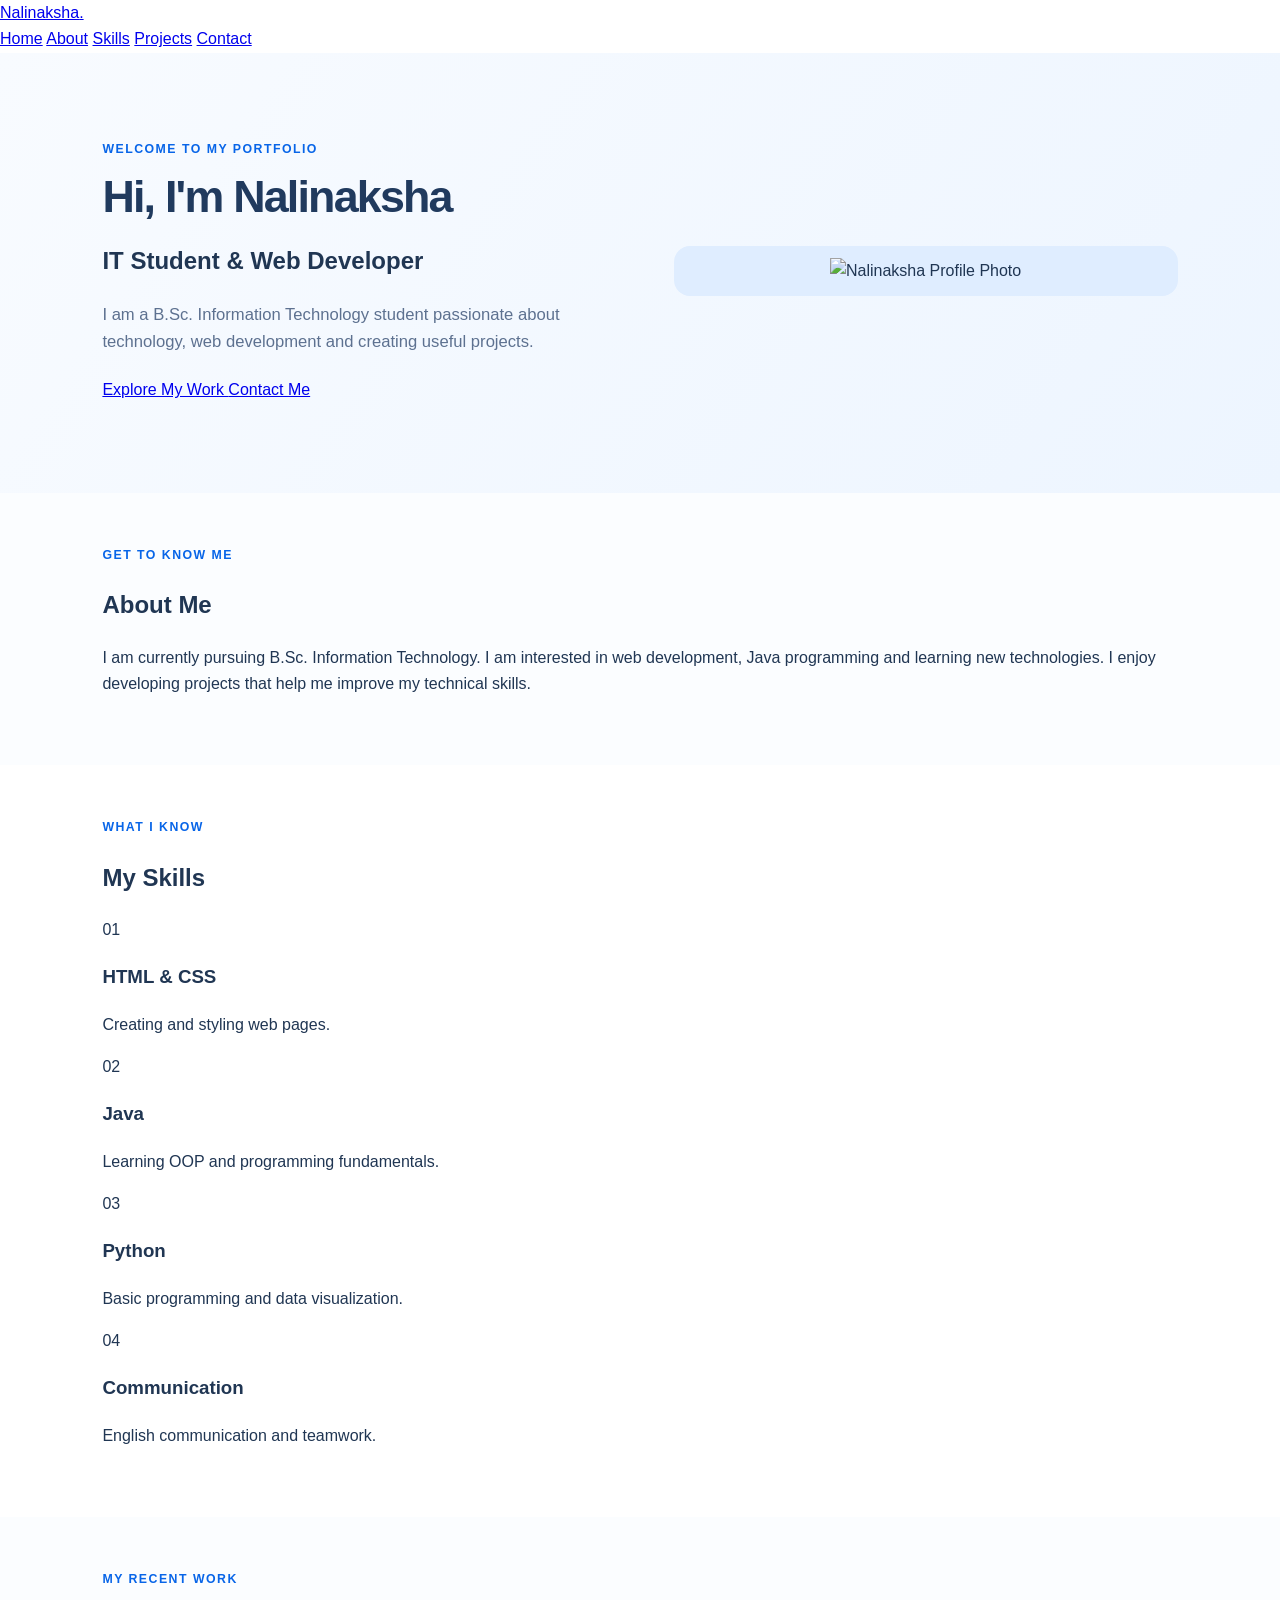
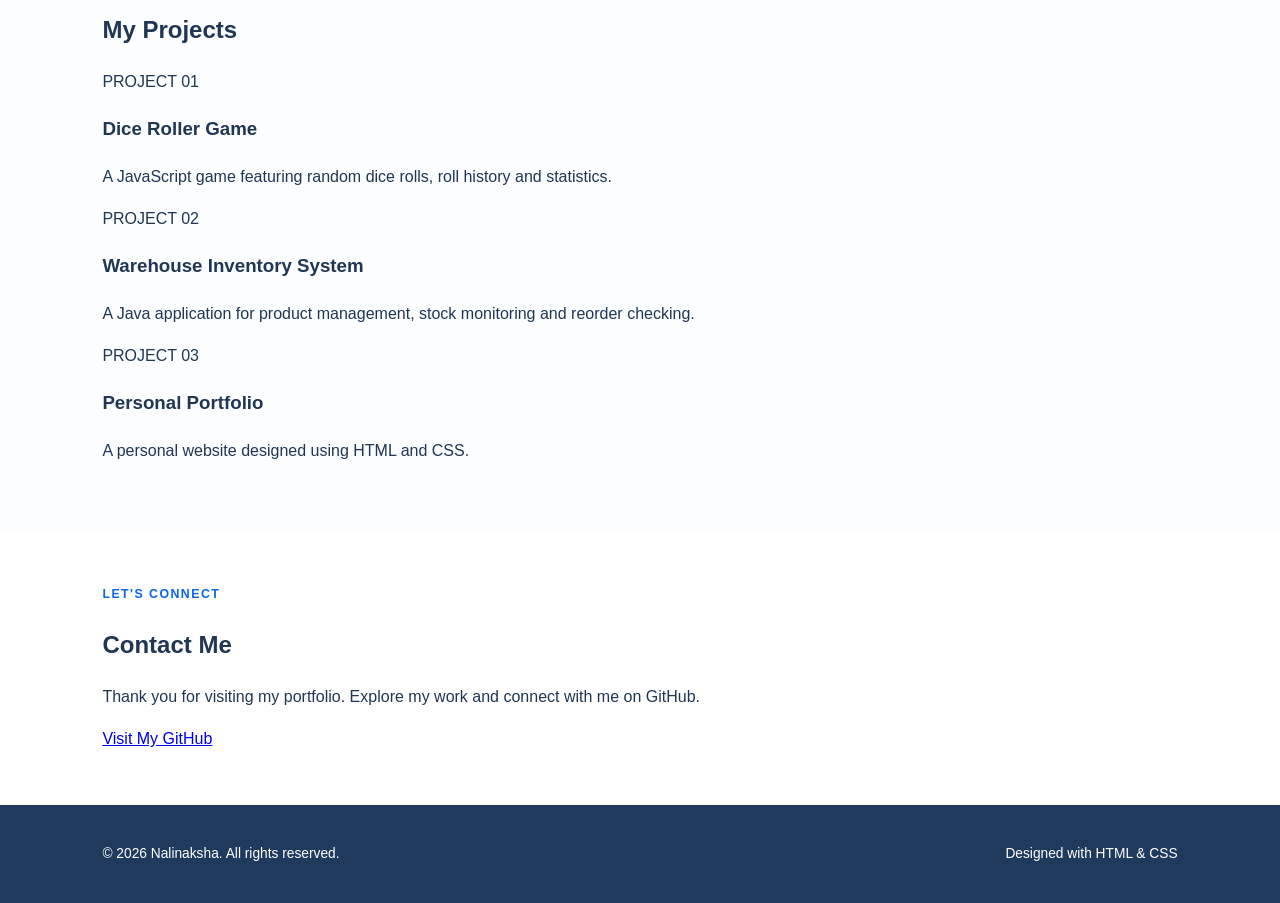
==== commit 6d07a6c8: "Update index.html" ====
--- a/index.html
+++ b/index.html
@@ -1,91 +1,165 @@
 <!DOCTYPE html>
 <html lang="en">
 <head>
-  <meta charset="UTF-8">
-  <meta name="viewport" content="width=device-width, initial-scale=1.0">
-  <meta name="description" content="Java project portfolio for the Warehouse Inventory Monitoring and Stock Reorder System.">
-  <title>Warehouse Inventory System | Java Project</title>
-  <link rel="stylesheet" href="style.css">
+    <meta charset="UTF-8">
+    <meta name="viewport" content="width=device-width, initial-scale=1.0">
+    <meta name="description" content="Nalinaksha's personal portfolio website">
+    <title>Nalinaksha | My Portfolio</title>
+    <link rel="stylesheet" href="style.css">
 </head>
 <body>
-  <header class="site-header">
-    <a class="brand" href="#home"><span class="brand-mark">W</span><span>Warehouse Inventory System<small>Inventory Monitoring and Stock Reorder Management</small></span></a>
-    <nav aria-label="Main navigation">
-      <a href="#home">Home</a>
-      <a href="#about">About</a>
-      <a href="#features">Features</a>
-      <a href="#project">Java Project</a>
-      <a href="#resources">Resources</a>
-    </nav>
-  </header>
 
-  <main>
-    <section class="hero" id="home">
-      <div class="hero-copy">
-        <p class="eyebrow">JAVA PROJECT</p>
-        <h1>Warehouse Inventory Monitoring and Stock Reorder System</h1>
-        <p class="intro">A Java-based application to manage warehouse products, monitor stock quantities, issue products, and identify items that need to be reordered.</p>
-        <div class="actions">
-          <a class="button button-primary" href="https://github.com/Nalinaksha15/MyPortfolio/blob/main/InventorySystem.java" target="_blank" rel="noopener noreferrer">◉ &nbsp; View GitHub ↗</a>
-          <a class="button button-outline" href="#project">Explore Project &nbsp; ›</a>
-        </div>
-      </div>
-      <div class="hero-side">
-        <div class="dashboard">
-          <div class="cube-icon">◇</div>
-          <h2>Inventory Dashboard</h2>
-          <div class="dashboard-row"><span class="number">01</span><span>Product Management</span></div>
-          <div class="dashboard-row"><span class="number">02</span><span>Stock Monitoring</span></div>
-          <div class="dashboard-row"><span class="number">03</span><span>Reorder Alerts</span></div>
-        </div>
-        <div class="photo-frame"><img class="hero-photo" src="profile.jpeg" 		alt="Portfolio owner"></div>
-    </section>
+    <header class="header">
+        <a href="#home" class="logo">Nalinaksha<span>.</span></a>
 
-    <section class="content-section" id="about">
-      <div class="about-copy">
-        <p class="eyebrow">01 / OVERVIEW</p>
-        <h2>About My Project</h2>
-        <p>This project is developed using Java to simplify warehouse inventory management. Users can add products, display available products, issue products and check whether any product has fallen below its minimum stock level.</p>
-      </div>
-      <div class="about-stats">
-        <article class="mini-card"><span class="mini-icon blue">☕</span><h3>Language</h3><p>Core Java</p></article>
-        <article class="mini-card"><span class="mini-icon green">▤</span><h3>Application</h3><p>Console-based system</p></article>
-        <article class="mini-card"><span class="mini-icon purple">↗</span><h3>Main goal</h3><p>Track stock and identify reorder needs</p></article>
-      </div>
-    </section>
+        <nav>
+            <a href="#home">Home</a>
+            <a href="#about">About</a>
+            <a href="#skills">Skills</a>
+            <a href="#projects">Projects</a>
+            <a href="#contact">Contact</a>
+        </nav>
+    </header>
 
-    <section class="section" id="features">
-      <div class="section-heading"><p class="eyebrow">02 / CAPABILITIES</p><h2>Project Features</h2></div>
-      <div class="feature-grid">
-        <article class="feature-card"><span class="feature-symbol blue">＋</span><h3>Add Products</h3><p>Enter product ID, name, quantity and minimum stock level.</p></article>
-        <article class="feature-card"><span class="feature-symbol green">▤</span><h3>View Products</h3><p>Display the products available in the warehouse.</p></article>
-        <article class="feature-card"><span class="feature-symbol purple">⇢</span><h3>Issue Products</h3><p>Reduce stock quantity when products are issued.</p></article>
-        <article class="feature-card"><span class="feature-symbol orange">⚠</span><h3>Stock Reorder Check</h3><p>Identify products that fall below their minimum stock level.</p></article>
-      </div>
-    </section>
+    <main>
+        <section class="hero" id="home">
+            <div class="hero-content">
+                <p class="eyebrow">WELCOME TO MY PORTFOLIO</p>
 
-    <section class="section project-section" id="project">
-      <div class="section-heading"><p class="eyebrow">03 / MY WORK</p><h2>Warehouse Inventory Monitoring and Stock Reorder System</h2></div>
-      <div class="project-banner">
-        <div class="project-description"><span class="pill">CORE JAVA</span><h3>Inventory Management Application</h3><p>Developed using Java classes, objects, ArrayList, Scanner and conditional statements.</p><p class="language"><strong>Programming Language:</strong> Java</p></div>
-        <div class="project-actions">
-          <a class="button button-primary" href="https://github.com/Nalinaksha15/MyPortfolio/blob/main/InventorySystem.java" target="_blank" rel="noopener noreferrer">◉ &nbsp; View GitHub ↗</a>
-          <a class="button button-outline" href="output.html">▷ &nbsp; View Output</a>
-          <a class="button button-outline" href="Nalinaksha.M_25BIT128.pdf" target="_blank" rel="noopener noreferrer">▤ &nbsp; Documentation</a>
-        </div>
-      </div>
-    </section>
+                <h1>Hi, I'm <span>Nalinaksha</span></h1>
 
-    <section class="section resources-section" id="resources">
-      <div class="section-heading"><p class="eyebrow">04 / PROJECT RESOURCES</p><h2>Explore Project Resources</h2></div>
-      <div class="resource-grid">
-        <article class="resource-card"><span class="resource-icon">&lt;/&gt;</span><h3>Java Source Code</h3><p>Open the InventorySystem.java file in your GitHub repository.</p><a class="text-link" href="https://github.com/Nalinaksha15/MyPortfolio/blob/main/InventorySystem.java" target="_blank" rel="noopener noreferrer">View GitHub code ↗</a></article>
-        <article class="resource-card"><span class="resource-icon green-bg">▷</span><h3>Sample Output</h3><p>See an example of the Java console menu and inventory operations.</p><a class="text-link" href="output.html">View output page →</a></article>
-        <article class="resource-card"><span class="resource-icon purple-bg">PDF</span><h3>Documentation</h3><p>Read the project report and supporting documentation.</p><a class="text-link" href="Nalinaksha.M_25BIT128.pdf" target="_blank" rel="noopener noreferrer">Open documentation ↗</a></article>
-      </div>
-    </section>
-  </main>
+                <h2>IT Student & Web Developer</h2>
 
-  <footer><strong>Warehouse Inventory Monitoring and Stock Reorder System</strong><span>Built with Java, HTML and CSS · No JavaScript</span></footer>
+                <p class="intro">
+                    I am a B.Sc. Information Technology student
+                    passionate about technology, web development
+                    and creating useful projects.
+                </p>
+
+                <div class="hero-buttons">
+                    <a href="#projects" class="btn primary-btn">
+                        Explore My Work
+                    </a>
+
+                    <a href="#contact" class="btn outline-btn">
+                        Contact Me
+                    </a>
+                </div>
+            </div>
+
+            <div class="photo-container">
+                <div class="photo-frame">
+                    <img
+                        src="./profile.jpeg"
+                        alt="Nalinaksha Profile Photo"
+                        class="profile-photo"
+                    >
+                </div>
+            </div>
+        </section>
+
+        <section class="section" id="about">
+            <p class="eyebrow">GET TO KNOW ME</p>
+            <h2 class="section-title">About <span>Me</span></h2>
+
+            <div class="about-card">
+                <p>
+                    I am currently pursuing B.Sc. Information Technology.
+                    I am interested in web development, Java programming
+                    and learning new technologies. I enjoy developing
+                    projects that help me improve my technical skills.
+                </p>
+            </div>
+        </section>
+
+        <section class="section alternate" id="skills">
+            <p class="eyebrow">WHAT I KNOW</p>
+            <h2 class="section-title">My <span>Skills</span></h2>
+
+            <div class="card-grid">
+                <article class="card">
+                    <div class="card-icon">01</div>
+                    <h3>HTML & CSS</h3>
+                    <p>Creating and styling web pages.</p>
+                </article>
+
+                <article class="card">
+                    <div class="card-icon">02</div>
+                    <h3>Java</h3>
+                    <p>Learning OOP and programming fundamentals.</p>
+                </article>
+
+                <article class="card">
+                    <div class="card-icon">03</div>
+                    <h3>Python</h3>
+                    <p>Basic programming and data visualization.</p>
+                </article>
+
+                <article class="card">
+                    <div class="card-icon">04</div>
+                    <h3>Communication</h3>
+                    <p>English communication and teamwork.</p>
+                </article>
+            </div>
+        </section>
+
+        <section class="section" id="projects">
+            <p class="eyebrow">MY RECENT WORK</p>
+            <h2 class="section-title">My <span>Projects</span></h2>
+
+            <div class="card-grid">
+                <article class="card project-card">
+                    <div class="project-number">PROJECT 01</div>
+                    <h3>Dice Roller Game</h3>
+                    <p>
+                        A JavaScript game featuring random dice rolls,
+                        roll history and statistics.
+                    </p>
+                </article>
+
+                <article class="card project-card">
+                    <div class="project-number">PROJECT 02</div>
+                    <h3>Warehouse Inventory System</h3>
+                    <p>
+                        A Java application for product management,
+                        stock monitoring and reorder checking.
+                    </p>
+                </article>
+
+                <article class="card project-card">
+                    <div class="project-number">PROJECT 03</div>
+                    <h3>Personal Portfolio</h3>
+                    <p>
+                        A personal website designed using HTML and CSS.
+                    </p>
+                </article>
+            </div>
+        </section>
+
+        <section class="section contact-section" id="contact">
+            <p class="eyebrow">LET'S CONNECT</p>
+            <h2 class="section-title">Contact <span>Me</span></h2>
+
+            <p class="contact-text">
+                Thank you for visiting my portfolio.
+                Explore my work and connect with me on GitHub.
+            </p>
+
+            <a
+                href="https://github.com/Nalinaksha15"
+                class="btn primary-btn"
+                target="_blank"
+                rel="noopener noreferrer"
+            >
+                Visit My GitHub
+            </a>
+        </section>
+    </main>
+
+    <footer>
+        <p>© 2026 Nalinaksha. All rights reserved.</p>
+        <p>Designed with HTML & CSS</p>
+    </footer>
+
 </body>
 </html>
--- a/style.css
+++ b/style.css
@@ -571,11 +571,17 @@
     }
 
     .photo-frame {
-        order: 1
+        display: block;
+        width: 220px;
+        height: 260px;
+        overflow: hidden;
     }
 
     .hero-photo {
-        height: 330px
+        display: block;
+        width: 100px;
+        height: 100px;
+        object-fit: cover;
     }
 
     .content-section,
